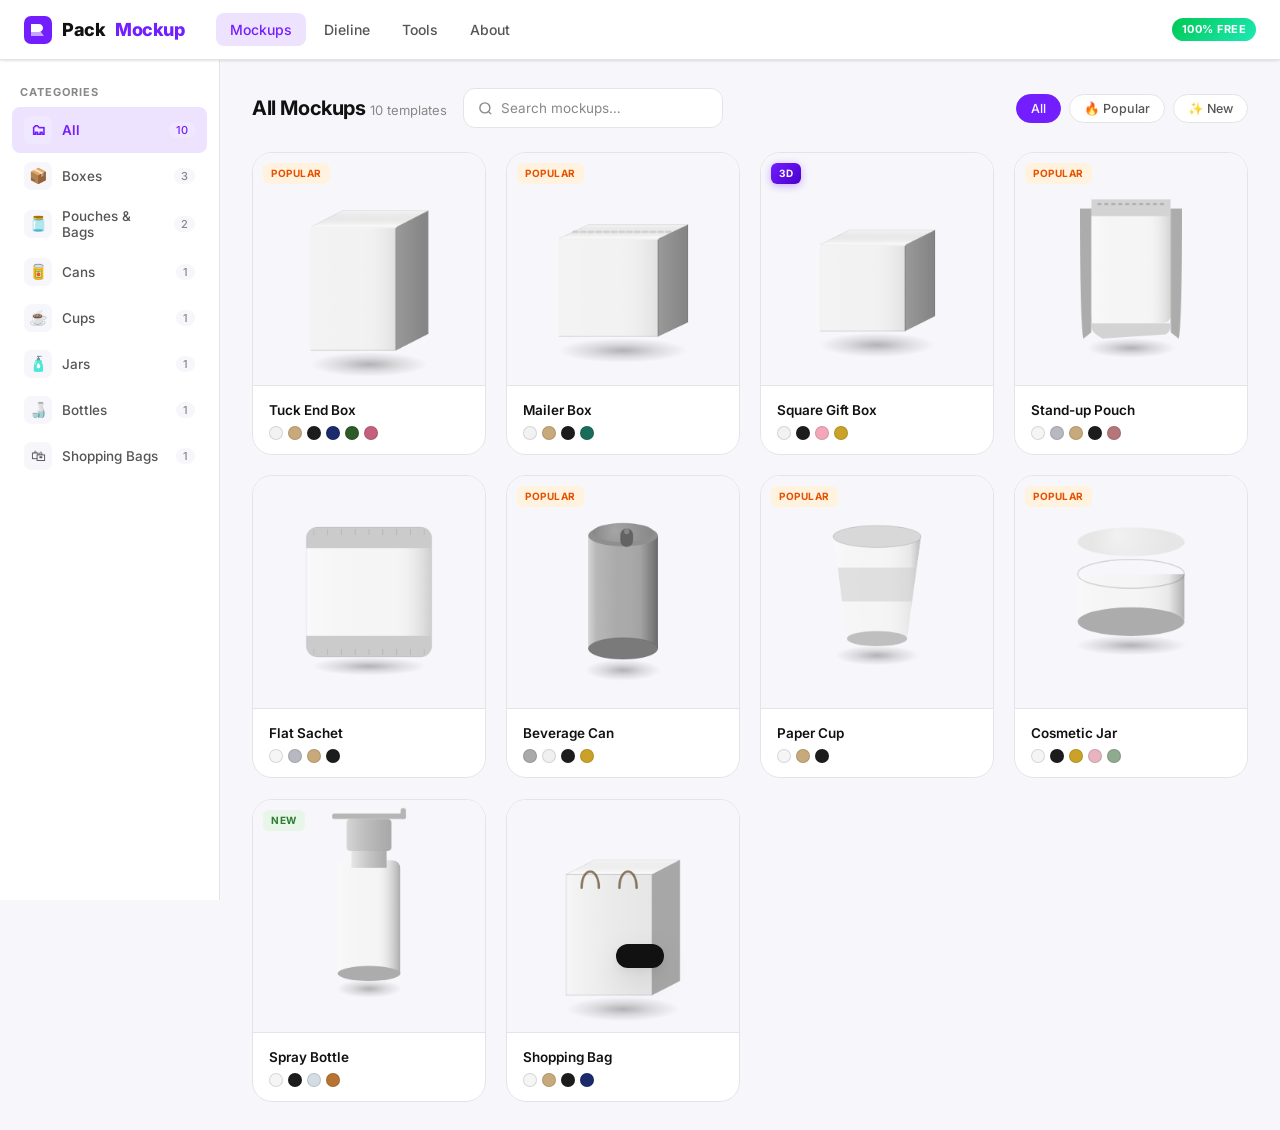
==== index.html @ 0584caa8 "Initial commit: Add PackMockup UI and Dieline engine" ====
<!DOCTYPE html>
<html lang="id">
<head>
  <meta charset="UTF-8" />
  <meta name="viewport" content="width=device-width, initial-scale=1.0" />
  <title>PackMockup — Free Packaging Mockup Generator</title>
  <meta name="description" content="Generate beautiful packaging mockups for free. Rotate 3D boxes, apply designs to all sides. No payment, no watermark." />
  <link rel="stylesheet" href="css/style.css" />
  <link rel="preconnect" href="https://fonts.googleapis.com" />
  <link rel="preconnect" href="https://fonts.gstatic.com" crossorigin />
</head>
<body>

<!-- ─── HEADER ─────────────────────────────────────────────── -->
<header class="header">
  <div class="logo">
    <svg width="28" height="28" viewBox="0 0 28 28" fill="none">
      <rect width="28" height="28" rx="7" fill="#731EFF"/>
      <path d="M7 8h8c2.2 0 4 1.8 4 4s-1.8 4-4 4H7V8z" fill="white"/>
      <path d="M7 16h10l3 4H7v-4z" fill="rgba(255,255,255,0.6)"/>
    </svg>
    Pack<span>Mockup</span>
  </div>
  <nav class="header-nav">
    <a href="index.html" class="active">Mockups</a>
    <a href="dieline.html">Dieline</a>
    <a href="#">Tools</a>
    <a href="#">About</a>
  </nav>
  <div class="header-right">
    <span class="badge-free">100% Free</span>
  </div>
</header>

<!-- ─── GALLERY PAGE ──────────────────────────────────────── -->
<div id="gallery-page">
  <div class="layout">
    <aside class="sidebar">
      <div class="sidebar-label">Categories</div>
      <div id="sidebar-cats"></div>
    </aside>
    <main class="main">
      <div class="toolbar">
        <div>
          <span id="toolbar-title" class="toolbar-title">All Mockups</span>
          <span id="toolbar-count" class="toolbar-count"></span>
        </div>
        <div class="search-box">
          <svg width="15" height="15" viewBox="0 0 24 24" fill="none" stroke="currentColor" stroke-width="2.2">
            <circle cx="11" cy="11" r="8"/><path d="m21 21-4.35-4.35"/>
          </svg>
          <input type="text" id="search-input" placeholder="Search mockups…" autocomplete="off" />
        </div>
        <div class="filter-chips">
          <button class="chip" id="filter-all">All</button>
          <button class="chip" id="filter-popular">🔥 Popular</button>
          <button class="chip" id="filter-new">✨ New</button>
        </div>
      </div>
      <div class="mockup-grid" id="mockup-grid"></div>
    </main>
  </div>
</div>

<!-- ─── EDITOR PAGE ───────────────────────────────────────── -->
<div id="editor-page" class="editor-page">
  <div class="editor-layout">

    <!-- Controls Panel -->
    <div class="editor-controls">

      <div class="ctrl-header">
        <div class="ctrl-back" id="ctrl-back">
          <svg width="16" height="16" viewBox="0 0 24 24" fill="none" stroke="currentColor" stroke-width="2.2">
            <path d="m15 18-6-6 6-6"/>
          </svg>
          Back to Gallery
        </div>
        <div id="ctrl-title" class="ctrl-title">Mockup Name</div>
        <div style="display:flex;align-items:center;gap:8px;margin-top:4px;">
          <span id="ctrl-category" class="ctrl-category"></span>
          <span id="badge-3d" class="badge-3d" style="display:none">⬡ 3D</span>
        </div>
      </div>

      <!-- ── Upload / Design ──────────────────────────── -->
      <div class="ctrl-section">
        <div class="ctrl-section-label" id="upload-label">Your Design</div>
        <label class="upload-btn" id="upload-btn">
          <svg width="20" height="20" viewBox="0 0 24 24" fill="none" stroke="currentColor" stroke-width="2">
            <path d="M21 15v4a2 2 0 0 1-2 2H5a2 2 0 0 1-2-2v-4"/>
            <polyline points="17 8 12 3 7 8"/>
            <line x1="12" y1="3" x2="12" y2="15"/>
          </svg>
          Upload Image
        </label>
        <p class="upload-hint" id="upload-hint">PNG, JPG, SVG · Drag onto preview</p>
        <div class="uploaded-preview" id="uploaded-preview">
          <img id="uploaded-img" src="" alt="Design" />
          <div class="uploaded-preview-remove" id="uploaded-remove" title="Remove">✕</div>
        </div>
        <button class="upload-btn upload-btn-small" id="upload-btn-small" style="display:none">Change Image</button>
      </div>
      <input type="file" id="file-input" accept="image/*" style="display:none" />

      <!-- ── Face Selector (3D boxes only) ────────────── -->
      <div class="ctrl-section" id="face-selector-section" style="display:none">
        <div class="ctrl-section-label">Apply to Face</div>
        <div class="face-grid" id="face-grid"></div>
        <p class="face-hint">Upload a different design for each face</p>
      </div>

      <!-- ── Color Variants ───────────────────────────── -->
      <div class="ctrl-section">
        <div class="ctrl-section-label">Mockup Color</div>
        <div class="variants-grid" id="variants-grid"></div>
      </div>

      <!-- ── Image Adjustments (2D mode) ─────────────── -->
      <div class="ctrl-section" id="adjustments-section">
        <div class="ctrl-section-label">Image Adjustments</div>
        <div class="slider-row">
          <span class="slider-label">Scale</span>
          <input type="range" class="slider" id="slider-scale" min="30" max="200" value="100" step="1" />
          <span class="slider-value" id="val-scale">100%</span>
        </div>
        <div class="slider-row">
          <span class="slider-label">Offset X</span>
          <input type="range" class="slider" id="slider-ox" min="-100" max="100" value="0" step="1" />
          <span class="slider-value" id="val-ox">0</span>
        </div>
        <div class="slider-row">
          <span class="slider-label">Offset Y</span>
          <input type="range" class="slider" id="slider-oy" min="-100" max="100" value="0" step="1" />
          <span class="slider-value" id="val-oy">0</span>
        </div>
        <div class="slider-row">
          <span class="slider-label">Rotation</span>
          <input type="range" class="slider" id="slider-rot" min="-180" max="180" value="0" step="1" />
          <span class="slider-value" id="val-rot">0°</span>
        </div>
        <div class="slider-row">
          <span class="slider-label">Opacity</span>
          <input type="range" class="slider" id="slider-opacity" min="10" max="100" value="100" step="1" />
          <span class="slider-value" id="val-opacity">100%</span>
        </div>
      </div>

      <!-- ── 3D View Controls (3D mode only) ─────────── -->
      <div class="ctrl-section" id="view3d-section" style="display:none">
        <div class="ctrl-section-label">3D Controls</div>
        <div class="view3d-btns">
          <button class="view3d-btn active" id="btn-auto-rotate">
            <svg width="14" height="14" viewBox="0 0 24 24" fill="none" stroke="currentColor" stroke-width="2.2">
              <path d="M3 12a9 9 0 0 1 9-9 9.75 9.75 0 0 1 6.74 2.74L21 8"/><path d="M21 3v5h-5"/>
              <path d="M21 12a9 9 0 0 1-9 9 9.75 9.75 0 0 1-6.74-2.74L3 16"/><path d="M8 16H3v5"/>
            </svg>
            Auto Rotate
          </button>
          <button class="view3d-btn" id="btn-reset-view">
            <svg width="14" height="14" viewBox="0 0 24 24" fill="none" stroke="currentColor" stroke-width="2.2">
              <path d="m3 9 9-7 9 7v11a2 2 0 0 1-2 2H5a2 2 0 0 1-2-2z"/>
            </svg>
            Reset View
          </button>
        </div>
        <p class="view3d-hint">🖱 Drag to rotate · Scroll to zoom · Two-finger pan</p>
      </div>

      <!-- ── Background ──────────────────────────────── -->
      <div class="ctrl-section">
        <div class="ctrl-section-label">Background</div>
        <div class="bg-options">
          <button class="bg-btn white active" id="bg-white" title="White"></button>
          <button class="bg-btn light"  id="bg-light" title="Light Gray"></button>
          <button class="bg-btn dark"   id="bg-dark"  title="Dark"></button>
          <button class="bg-btn custom" id="bg-custom" title="Custom Color"></button>
        </div>
        <input type="color" id="bg-color-input" class="bg-color-input" value="#ffffff" />
      </div>

      <!-- ── Export ───────────────────────────────────── -->
      <div class="export-section">
        <select id="resolution-sel" class="resolution-select">
          <option value="1000">1000 × 1000 px</option>
          <option value="2000" selected>2000 × 2000 px (Recommended)</option>
          <option value="3000">3000 × 3000 px (High-res)</option>
          <option value="4000">4000 × 4000 px (Print)</option>
        </select>
        <button class="export-btn" id="export-btn">
          <svg width="18" height="18" viewBox="0 0 24 24" fill="none" stroke="currentColor" stroke-width="2.2">
            <path d="M21 15v4a2 2 0 0 1-2 2H5a2 2 0 0 1-2-2v-4"/>
            <polyline points="7 10 12 15 17 10"/>
            <line x1="12" y1="15" x2="12" y2="3"/>
          </svg>
          Export PNG — FREE
        </button>
        <p class="export-free-tag">✓ No watermark &nbsp;·&nbsp; ✓ No account &nbsp;·&nbsp; ✓ Free forever</p>
      </div>

    </div><!-- /editor-controls -->

    <!-- Canvas / 3D Preview Area -->
    <div class="editor-canvas-area" id="editor-canvas-area">
      <div class="canvas-bg-dots"></div>
      <div class="canvas-wrapper" id="canvas-wrapper">
        <!-- 2D canvas (non-box mockups) -->
        <canvas id="preview-canvas" width="600" height="600"></canvas>

        <!-- 3D container (box mockups) — inserted by JS -->
        <div id="viewer3d-wrap" style="display:none; width:min(500px, calc(100vw - 560px - 80px)); height:min(500px, calc(100vw - 560px - 80px)); position:relative;"></div>

        <div class="canvas-badge">
          <svg width="14" height="14" viewBox="0 0 24 24" fill="none" stroke="currentColor" stroke-width="2">
            <path d="M12 2L2 7l10 5 10-5-10-5zM2 17l10 5 10-5M2 12l10 5 10-5"/>
          </svg>
          <span id="canvas-mockup-id">Mockup</span>
          <span id="canvas-hint"> &nbsp;·&nbsp; Drag image here to upload</span>
        </div>
      </div>
    </div>

  </div>
</div>

<!-- ─── TOAST ─────────────────────────────────────────────── -->
<div class="toast" id="toast"></div>

<!-- ─── SCRIPTS ───────────────────────────────────────────── -->
<!-- Three.js r128 (UMD, no modules needed) -->
<script src="https://cdn.jsdelivr.net/npm/three@0.128.0/build/three.min.js"></script>
<!-- OrbitControls for r128 (attaches as THREE.OrbitControls) -->
<script src="https://cdn.jsdelivr.net/npm/three@0.128.0/examples/js/controls/OrbitControls.js"></script>

<script src="js/data.js"></script>
<script src="js/renderer.js"></script>
<script src="js/viewer3d.js"></script>
<script src="js/app.js"></script>

<script>
  /* Toggle upload-btn / upload-btn-small visibility */
  document.addEventListener('DOMContentLoaded', () => {
    const obs = new MutationObserver(() => {
      const has = document.getElementById('uploaded-preview').classList.contains('has-image');
      const btn = document.getElementById('upload-btn');
      const small = document.getElementById('upload-btn-small');
      if (btn)   btn.style.display   = has ? 'none' : '';
      if (small) small.style.display = has ? 'flex' : 'none';
    });
    obs.observe(document.getElementById('uploaded-preview'), { attributes: true, attributeFilter: ['class'] });
  });
</script>
</body>
</html>
---- css/style.css ----
/* ─── PackMockup — Packaging Mockup Generator ───────────────── */
@import url('https://fonts.googleapis.com/css2?family=Inter:wght@300;400;500;600;700;800&display=swap');

/* ─── CSS Variables ────────────────────────────────────────── */
:root {
  --primary: #731eff;
  --primary-dark: #5a17cc;
  --primary-light: #efe8ff;
  --primary-alpha: rgba(115, 30, 255, 0.12);
  --text-primary: #111111;
  --text-secondary: #555555;
  --text-muted: #888888;
  --bg: #f7f7fb;
  --surface: #ffffff;
  --border: #e4e4e8;
  --border-hover: #c8c8d0;
  --shadow-sm: 0 1px 3px rgba(0,0,0,0.07), 0 1px 2px rgba(0,0,0,0.05);
  --shadow-md: 0 4px 12px rgba(0,0,0,0.08), 0 2px 4px rgba(0,0,0,0.04);
  --shadow-lg: 0 12px 32px rgba(0,0,0,0.1), 0 4px 12px rgba(0,0,0,0.06);
  --radius-sm: 8px;
  --radius-md: 12px;
  --radius-lg: 16px;
  --radius-xl: 20px;
  --header-h: 60px;
  --sidebar-w: 220px;
  --transition: 0.18s cubic-bezier(0.4, 0, 0.2, 1);
}

/* ─── Reset & Base ──────────────────────────────────────────── */
*, *::before, *::after { box-sizing: border-box; margin: 0; padding: 0; }
html { scroll-behavior: smooth; }
body {
  font-family: 'Inter', -apple-system, BlinkMacSystemFont, sans-serif;
  background: var(--bg);
  color: var(--text-primary);
  font-size: 14px;
  line-height: 1.5;
  -webkit-font-smoothing: antialiased;
  overflow-x: hidden;
}
img, canvas { display: block; }
button { cursor: pointer; border: none; background: none; font-family: inherit; }
input, select { font-family: inherit; }
a { color: inherit; text-decoration: none; }

/* ─── Header ────────────────────────────────────────────────── */
.header {
  position: fixed;
  top: 0; left: 0; right: 0;
  height: var(--header-h);
  background: var(--surface);
  border-bottom: 1px solid var(--border);
  display: flex;
  align-items: center;
  padding: 0 24px;
  gap: 32px;
  z-index: 1000;
  box-shadow: var(--shadow-sm);
}

.logo {
  display: flex;
  align-items: center;
  gap: 10px;
  font-size: 18px;
  font-weight: 800;
  letter-spacing: -0.5px;
  color: var(--text-primary);
  white-space: nowrap;
}
.logo svg { flex-shrink: 0; }
.logo span { color: var(--primary); }

.header-nav {
  display: flex;
  align-items: center;
  gap: 4px;
  flex: 1;
}
.header-nav a {
  padding: 6px 14px;
  border-radius: var(--radius-sm);
  font-size: 14px;
  font-weight: 500;
  color: var(--text-secondary);
  transition: color var(--transition), background var(--transition);
}
.header-nav a:hover { color: var(--text-primary); background: var(--bg); }
.header-nav a.active { color: var(--primary); background: var(--primary-alpha); }

.header-right {
  display: flex;
  align-items: center;
  gap: 12px;
  margin-left: auto;
}
.badge-free {
  font-size: 11px;
  font-weight: 700;
  background: linear-gradient(135deg, #00c853, #1de9b6);
  color: white;
  padding: 3px 10px;
  border-radius: 20px;
  letter-spacing: 0.5px;
  text-transform: uppercase;
}

/* ─── Layout ────────────────────────────────────────────────── */
.layout {
  display: flex;
  min-height: 100vh;
  padding-top: var(--header-h);
}

/* ─── Sidebar ───────────────────────────────────────────────── */
.sidebar {
  width: var(--sidebar-w);
  flex-shrink: 0;
  position: fixed;
  top: var(--header-h);
  left: 0;
  bottom: 0;
  background: var(--surface);
  border-right: 1px solid var(--border);
  overflow-y: auto;
  padding: 16px 12px;
  z-index: 100;
}
.sidebar::-webkit-scrollbar { width: 4px; }
.sidebar::-webkit-scrollbar-track { background: transparent; }
.sidebar::-webkit-scrollbar-thumb { background: var(--border); border-radius: 4px; }

.sidebar-label {
  font-size: 11px;
  font-weight: 700;
  text-transform: uppercase;
  letter-spacing: 1px;
  color: var(--text-muted);
  padding: 8px 8px 6px;
}

.cat-btn {
  display: flex;
  align-items: center;
  gap: 10px;
  width: 100%;
  padding: 9px 12px;
  border-radius: var(--radius-sm);
  font-size: 13.5px;
  font-weight: 500;
  color: var(--text-secondary);
  background: none;
  border: none;
  cursor: pointer;
  text-align: left;
  transition: all var(--transition);
}
.cat-btn:hover { background: var(--bg); color: var(--text-primary); }
.cat-btn.active {
  background: var(--primary-alpha);
  color: var(--primary);
  font-weight: 600;
}
.cat-btn .cat-icon {
  width: 28px;
  height: 28px;
  border-radius: 7px;
  background: var(--bg);
  display: flex;
  align-items: center;
  justify-content: center;
  font-size: 15px;
  flex-shrink: 0;
  transition: background var(--transition);
}
.cat-btn.active .cat-icon { background: var(--primary-light); }
.cat-count {
  margin-left: auto;
  font-size: 11px;
  color: var(--text-muted);
  background: var(--bg);
  padding: 1px 7px;
  border-radius: 10px;
  font-weight: 500;
}
.cat-btn.active .cat-count {
  background: var(--primary-light);
  color: var(--primary);
}

/* ─── Main Content ──────────────────────────────────────────── */
.main {
  flex: 1;
  margin-left: var(--sidebar-w);
  padding: 28px 32px;
  min-height: 100vh;
}

/* ─── Gallery Toolbar ───────────────────────────────────────── */
.toolbar {
  display: flex;
  align-items: center;
  gap: 16px;
  margin-bottom: 24px;
}
.toolbar-title {
  font-size: 20px;
  font-weight: 700;
  letter-spacing: -0.4px;
}
.toolbar-count {
  font-size: 13px;
  color: var(--text-muted);
  font-weight: 400;
}
.search-box {
  display: flex;
  align-items: center;
  gap: 8px;
  background: var(--surface);
  border: 1.5px solid var(--border);
  border-radius: var(--radius-md);
  padding: 0 14px;
  height: 40px;
  width: 260px;
  transition: border-color var(--transition), box-shadow var(--transition);
}
.search-box:focus-within {
  border-color: var(--primary);
  box-shadow: 0 0 0 3px var(--primary-alpha);
}
.search-box svg { color: var(--text-muted); flex-shrink: 0; }
.search-box input {
  border: none;
  outline: none;
  background: none;
  font-size: 13.5px;
  color: var(--text-primary);
  flex: 1;
}
.search-box input::placeholder { color: var(--text-muted); }

.filter-chips {
  display: flex;
  gap: 8px;
  margin-left: auto;
}
.chip {
  padding: 6px 14px;
  border-radius: 20px;
  font-size: 12.5px;
  font-weight: 500;
  border: 1.5px solid var(--border);
  background: var(--surface);
  color: var(--text-secondary);
  cursor: pointer;
  transition: all var(--transition);
}
.chip:hover { border-color: var(--primary); color: var(--primary); }
.chip.active {
  background: var(--primary);
  border-color: var(--primary);
  color: white;
}

/* ─── Mockup Grid ───────────────────────────────────────────── */
.mockup-grid {
  display: grid;
  grid-template-columns: repeat(auto-fill, minmax(220px, 1fr));
  gap: 20px;
}

.mockup-card {
  background: var(--surface);
  border: 1.5px solid var(--border);
  border-radius: var(--radius-xl);
  overflow: hidden;
  cursor: pointer;
  transition: all var(--transition);
  position: relative;
}
.mockup-card:hover {
  border-color: var(--primary);
  box-shadow: var(--shadow-md), 0 0 0 1px var(--primary);
  transform: translateY(-2px);
}

.card-thumb {
  aspect-ratio: 1;
  background: var(--bg);
  display: flex;
  align-items: center;
  justify-content: center;
  position: relative;
  overflow: hidden;
}
.card-thumb canvas {
  width: 100%;
  height: 100%;
  object-fit: contain;
}
.card-badge {
  position: absolute;
  top: 10px;
  left: 10px;
  font-size: 10px;
  font-weight: 700;
  padding: 3px 8px;
  border-radius: 6px;
  text-transform: uppercase;
  letter-spacing: 0.5px;
}
.card-badge.popular { background: #fff3e0; color: #e65100; }
.card-badge.new { background: #e8f5e9; color: #2e7d32; }

.card-hover-overlay {
  position: absolute;
  inset: 0;
  background: rgba(115, 30, 255, 0.06);
  opacity: 0;
  transition: opacity var(--transition);
  display: flex;
  align-items: center;
  justify-content: center;
}
.mockup-card:hover .card-hover-overlay { opacity: 1; }
.card-hover-btn {
  background: var(--primary);
  color: white;
  font-size: 13px;
  font-weight: 600;
  padding: 10px 22px;
  border-radius: var(--radius-md);
  box-shadow: var(--shadow-md);
  transform: translateY(6px);
  transition: transform var(--transition);
}
.mockup-card:hover .card-hover-btn { transform: translateY(0); }

.card-info {
  padding: 14px 16px;
  border-top: 1px solid var(--border);
}
.card-name {
  font-size: 13.5px;
  font-weight: 600;
  color: var(--text-primary);
  margin-bottom: 6px;
}
.card-variants {
  display: flex;
  gap: 5px;
  flex-wrap: wrap;
}
.color-dot {
  width: 14px;
  height: 14px;
  border-radius: 50%;
  border: 1.5px solid rgba(0,0,0,0.12);
  transition: transform var(--transition);
  cursor: pointer;
}
.color-dot:hover { transform: scale(1.25); }

/* ─── Editor Page ───────────────────────────────────────────── */
.editor-page {
  display: none;
  position: fixed;
  inset: 0;
  padding-top: var(--header-h);
  background: var(--bg);
  z-index: 500;
  overflow: hidden;
}
.editor-page.open { display: flex; }

.editor-layout {
  display: flex;
  height: 100%;
  width: 100%;
}

/* ─── Editor Controls ───────────────────────────────────────── */
.editor-controls {
  width: 280px;
  flex-shrink: 0;
  background: var(--surface);
  border-right: 1px solid var(--border);
  display: flex;
  flex-direction: column;
  overflow-y: auto;
}
.editor-controls::-webkit-scrollbar { width: 4px; }
.editor-controls::-webkit-scrollbar-thumb { background: var(--border); border-radius: 4px; }

.ctrl-header {
  padding: 20px 20px 14px;
  border-bottom: 1px solid var(--border);
}
.ctrl-back {
  display: inline-flex;
  align-items: center;
  gap: 6px;
  font-size: 13px;
  color: var(--text-secondary);
  font-weight: 500;
  margin-bottom: 12px;
  padding: 4px 0;
  cursor: pointer;
  transition: color var(--transition);
}
.ctrl-back:hover { color: var(--primary); }
.ctrl-title {
  font-size: 17px;
  font-weight: 700;
  letter-spacing: -0.3px;
}
.ctrl-category {
  font-size: 12px;
  color: var(--text-muted);
  margin-top: 2px;
  font-weight: 500;
  text-transform: capitalize;
}

.ctrl-section {
  padding: 16px 20px;
  border-bottom: 1px solid var(--border);
}
.ctrl-section-label {
  font-size: 11px;
  font-weight: 700;
  text-transform: uppercase;
  letter-spacing: 0.8px;
  color: var(--text-muted);
  margin-bottom: 12px;
}

/* Upload button */
.upload-btn {
  display: flex;
  align-items: center;
  justify-content: center;
  gap: 10px;
  width: 100%;
  padding: 14px;
  border: 2px dashed var(--border);
  border-radius: var(--radius-md);
  font-size: 14px;
  font-weight: 600;
  color: var(--text-secondary);
  background: var(--bg);
  cursor: pointer;
  transition: all var(--transition);
}
.upload-btn:hover {
  border-color: var(--primary);
  color: var(--primary);
  background: var(--primary-alpha);
}
.upload-hint {
  font-size: 11.5px;
  color: var(--text-muted);
  text-align: center;
  margin-top: 8px;
}

/* Uploaded image preview */
.uploaded-preview {
  display: none;
  position: relative;
  border-radius: var(--radius-md);
  overflow: hidden;
  aspect-ratio: 16/9;
  background: var(--bg);
}
.uploaded-preview.has-image { display: block; }
.uploaded-preview img {
  width: 100%;
  height: 100%;
  object-fit: cover;
}
.uploaded-preview-remove {
  position: absolute;
  top: 6px;
  right: 6px;
  width: 24px;
  height: 24px;
  background: rgba(0,0,0,0.6);
  color: white;
  border-radius: 50%;
  display: flex;
  align-items: center;
  justify-content: center;
  cursor: pointer;
  font-size: 12px;
  line-height: 1;
}
.upload-btn-small {
  margin-top: 8px;
  font-size: 12px;
  padding: 8px;
}

/* Color variants */
.variants-grid {
  display: grid;
  grid-template-columns: repeat(auto-fill, minmax(36px, 1fr));
  gap: 8px;
}
.variant-btn {
  width: 36px;
  height: 36px;
  border-radius: 50%;
  border: 2px solid transparent;
  cursor: pointer;
  transition: all var(--transition);
  position: relative;
  outline: none;
}
.variant-btn:hover { transform: scale(1.12); }
.variant-btn.active {
  border-color: var(--primary);
  box-shadow: 0 0 0 3px var(--primary-alpha);
}
.variant-btn::after {
  content: '✓';
  position: absolute;
  inset: 0;
  display: flex;
  align-items: center;
  justify-content: center;
  font-size: 14px;
  color: white;
  text-shadow: 0 1px 2px rgba(0,0,0,0.5);
  opacity: 0;
  transition: opacity var(--transition);
}
.variant-btn.active::after { opacity: 1; }

/* Sliders */
.slider-row {
  display: flex;
  align-items: center;
  gap: 12px;
  margin-bottom: 12px;
}
.slider-label {
  font-size: 12.5px;
  color: var(--text-secondary);
  font-weight: 500;
  width: 72px;
  flex-shrink: 0;
}
.slider {
  flex: 1;
  -webkit-appearance: none;
  appearance: none;
  height: 4px;
  border-radius: 2px;
  background: var(--border);
  outline: none;
}
.slider::-webkit-slider-thumb {
  -webkit-appearance: none;
  width: 16px;
  height: 16px;
  border-radius: 50%;
  background: var(--primary);
  border: 2px solid white;
  box-shadow: 0 1px 4px rgba(115,30,255,0.4);
  cursor: pointer;
  transition: transform var(--transition);
}
.slider::-webkit-slider-thumb:hover { transform: scale(1.2); }
.slider-value {
  font-size: 12px;
  color: var(--text-muted);
  font-weight: 600;
  width: 36px;
  text-align: right;
  flex-shrink: 0;
}

/* Background selector */
.bg-options {
  display: flex;
  gap: 8px;
}
.bg-btn {
  width: 36px;
  height: 36px;
  border-radius: var(--radius-sm);
  border: 2px solid var(--border);
  cursor: pointer;
  transition: all var(--transition);
  display: flex;
  align-items: center;
  justify-content: center;
  font-size: 10px;
  font-weight: 600;
  color: var(--text-muted);
}
.bg-btn.white { background: #ffffff; }
.bg-btn.light { background: #f5f5f5; }
.bg-btn.dark  { background: #1a1a1a; }
.bg-btn.custom { background: linear-gradient(135deg, #ff6b6b, #ffd93d, #6bcb77, #4d96ff); border: none; }
.bg-btn:hover, .bg-btn.active { border-color: var(--primary); box-shadow: 0 0 0 2px var(--primary-alpha); }
.bg-color-input { width: 0; height: 0; opacity: 0; position: absolute; }

/* ─── Export Section ─────────────────────────────────────────── */
.export-section {
  padding: 20px;
  margin-top: auto;
  border-top: 1px solid var(--border);
  background: var(--surface);
}
.resolution-select {
  width: 100%;
  padding: 10px 14px;
  border: 1.5px solid var(--border);
  border-radius: var(--radius-md);
  font-size: 13px;
  font-weight: 500;
  color: var(--text-primary);
  background: var(--bg);
  margin-bottom: 12px;
  outline: none;
  cursor: pointer;
  transition: border-color var(--transition);
  appearance: none;
  background-image: url("data:image/svg+xml,%3Csvg xmlns='http://www.w3.org/2000/svg' width='12' height='12' viewBox='0 0 24 24' fill='none' stroke='%23888' stroke-width='2'%3E%3Cpath d='m6 9 6 6 6-6'/%3E%3C/svg%3E");
  background-repeat: no-repeat;
  background-position: right 12px center;
  padding-right: 36px;
}
.resolution-select:focus { border-color: var(--primary); }

.export-btn {
  display: flex;
  align-items: center;
  justify-content: center;
  gap: 10px;
  width: 100%;
  padding: 14px;
  background: var(--primary);
  color: white;
  font-size: 15px;
  font-weight: 700;
  border-radius: var(--radius-md);
  cursor: pointer;
  border: none;
  transition: all var(--transition);
  letter-spacing: -0.2px;
  box-shadow: 0 4px 14px rgba(115, 30, 255, 0.35);
}
.export-btn:hover {
  background: var(--primary-dark);
  transform: translateY(-1px);
  box-shadow: 0 6px 20px rgba(115, 30, 255, 0.45);
}
.export-btn:active { transform: translateY(0); }
.export-free-tag {
  font-size: 11px;
  color: rgba(255,255,255,0.8);
  text-align: center;
  margin-top: 8px;
  font-weight: 500;
}

/* ─── Editor Canvas Area ────────────────────────────────────── */
.editor-canvas-area {
  flex: 1;
  display: flex;
  align-items: center;
  justify-content: center;
  background: var(--bg);
  position: relative;
  overflow: hidden;
}

.canvas-bg-dots {
  position: absolute;
  inset: 0;
  background-image: radial-gradient(circle, #d0d0d8 1px, transparent 1px);
  background-size: 24px 24px;
  opacity: 0.45;
  pointer-events: none;
}

.canvas-wrapper {
  position: relative;
  display: flex;
  flex-direction: column;
  align-items: center;
  gap: 16px;
}

#preview-canvas {
  border-radius: var(--radius-xl);
  box-shadow: var(--shadow-lg);
  max-width: 500px;
  max-height: 500px;
  width: min(500px, calc(100vw - var(--sidebar-w) - 280px - 80px));
  height: min(500px, calc(100vw - var(--sidebar-w) - 280px - 80px));
}

.canvas-badge {
  display: inline-flex;
  align-items: center;
  gap: 6px;
  padding: 6px 14px;
  background: var(--surface);
  border: 1px solid var(--border);
  border-radius: 20px;
  font-size: 12px;
  font-weight: 600;
  color: var(--text-secondary);
  box-shadow: var(--shadow-sm);
}
.canvas-badge span { color: var(--primary); }

/* ─── Toast ──────────────────────────────────────────────────── */
.toast {
  position: fixed;
  bottom: 32px;
  left: 50%;
  transform: translateX(-50%) translateY(100px);
  background: #111;
  color: white;
  padding: 12px 24px;
  border-radius: var(--radius-md);
  font-size: 14px;
  font-weight: 600;
  box-shadow: var(--shadow-lg);
  z-index: 9999;
  transition: transform 0.3s cubic-bezier(0.34, 1.56, 0.64, 1);
  display: flex;
  align-items: center;
  gap: 10px;
}
.toast.show { transform: translateX(-50%) translateY(0); }
.toast.success { background: #1a7a3a; }
.toast.error   { background: #c0392b; }

/* ─── Loading ─────────────────────────────────────────────────── */
.loading-spinner {
  width: 20px;
  height: 20px;
  border: 2px solid rgba(255,255,255,0.3);
  border-top-color: white;
  border-radius: 50%;
  animation: spin 0.7s linear infinite;
}
@keyframes spin { to { transform: rotate(360deg); } }

/* ─── Empty state ────────────────────────────────────────────── */
.empty-state {
  grid-column: 1/-1;
  text-align: center;
  padding: 80px 40px;
  color: var(--text-muted);
}
.empty-state-icon { font-size: 48px; margin-bottom: 16px; }
.empty-state-title { font-size: 18px; font-weight: 600; color: var(--text-secondary); margin-bottom: 8px; }

/* ─── Responsive ─────────────────────────────────────────────── */
@media (max-width: 900px) {
  .sidebar { display: none; }
  .main { margin-left: 0; padding: 20px 16px; }
  #preview-canvas { width: min(420px, calc(100vw - 280px - 60px)); height: min(420px, calc(100vw - 280px - 60px)); }
}
@media (max-width: 640px) {
  .editor-controls { width: 240px; }
  .mockup-grid { grid-template-columns: repeat(auto-fill, minmax(160px, 1fr)); gap: 12px; }
}

/* ─── Card animation ─────────────────────────────────────────── */
.mockup-card {
  animation: cardIn 0.35s cubic-bezier(0.4, 0, 0.2, 1) both;
}
@keyframes cardIn {
  from { opacity: 0; transform: translateY(16px) scale(0.97); }
  to   { opacity: 1; transform: translateY(0) scale(1); }
}

/* ─── Scrollbar (main) ────────────────────────────────────────── */
::-webkit-scrollbar { width: 6px; }
::-webkit-scrollbar-track { background: transparent; }
::-webkit-scrollbar-thumb { background: var(--border); border-radius: 3px; }
::-webkit-scrollbar-thumb:hover { background: var(--border-hover); }

/* ─── 3D Badge (editor header) ──────────────────────────────── */
.badge-3d {
  display: inline-flex;
  align-items: center;
  gap: 4px;
  font-size: 10.5px;
  font-weight: 700;
  letter-spacing: 0.5px;
  text-transform: uppercase;
  color: var(--primary);
  background: var(--primary-alpha);
  border: 1px solid rgba(115,30,255,0.25);
  padding: 2px 9px;
  border-radius: 20px;
}

/* ─── Card badge 3D ──────────────────────────────────────────── */
.card-badge.is3d {
  background: linear-gradient(135deg, #731EFF, #4a00cc);
  color: white;
  box-shadow: 0 2px 8px rgba(115,30,255,0.35);
}

/* ─── Face Selector Grid ──────────────────────────────────── */
.face-grid {
  display: grid;
  grid-template-columns: 1fr 1fr;
  gap: 6px;
  margin-bottom: 6px;
}

.face-btn {
  display: flex;
  align-items: center;
  justify-content: space-between;
  gap: 6px;
  padding: 7px 11px;
  border: 1.5px solid var(--border);
  border-radius: var(--radius-sm);
  background: var(--surface);
  font-size: 12px;
  font-weight: 500;
  color: var(--text-secondary);
  cursor: pointer;
  transition: all var(--transition);
  text-align: left;
}

.face-btn:hover {
  border-color: var(--primary);
  color: var(--primary);
  background: var(--primary-alpha);
}

.face-btn.active {
  border-color: var(--primary);
  background: var(--primary-alpha);
  color: var(--primary);
  font-weight: 600;
}

.face-btn-label { flex: 1; }

.face-dot {
  width: 7px;
  height: 7px;
  border-radius: 50%;
  background: #22c55e;
  flex-shrink: 0;
  box-shadow: 0 0 0 2px rgba(34,197,94,0.25);
}

.face-hint {
  font-size: 11px;
  color: var(--text-muted);
  margin-top: 4px;
  line-height: 1.4;
}

/* ─── 3D View Controls ────────────────────────────────────── */
.view3d-btns {
  display: flex;
  gap: 8px;
  margin-bottom: 8px;
}

.view3d-btn {
  flex: 1;
  display: flex;
  align-items: center;
  justify-content: center;
  gap: 6px;
  padding: 8px 10px;
  border: 1.5px solid var(--border);
  border-radius: var(--radius-sm);
  font-size: 12px;
  font-weight: 500;
  color: var(--text-secondary);
  background: var(--surface);
  cursor: pointer;
  transition: all var(--transition);
}

.view3d-btn:hover {
  border-color: var(--primary);
  color: var(--primary);
}

.view3d-btn.active {
  background: var(--primary);
  border-color: var(--primary);
  color: #fff;
}

.view3d-hint {
  font-size: 11px;
  color: var(--text-muted);
  text-align: center;
  line-height: 1.5;
}

/* ─── 3D Canvas Wrapper ───────────────────────────────────── */
#viewer3d-wrap {
  min-width: 300px;
  min-height: 300px;
  position: relative;
  cursor: grab;
}

#viewer3d-wrap:active { cursor: grabbing; }
#viewer3d-wrap canvas { border-radius: 20px !important; }
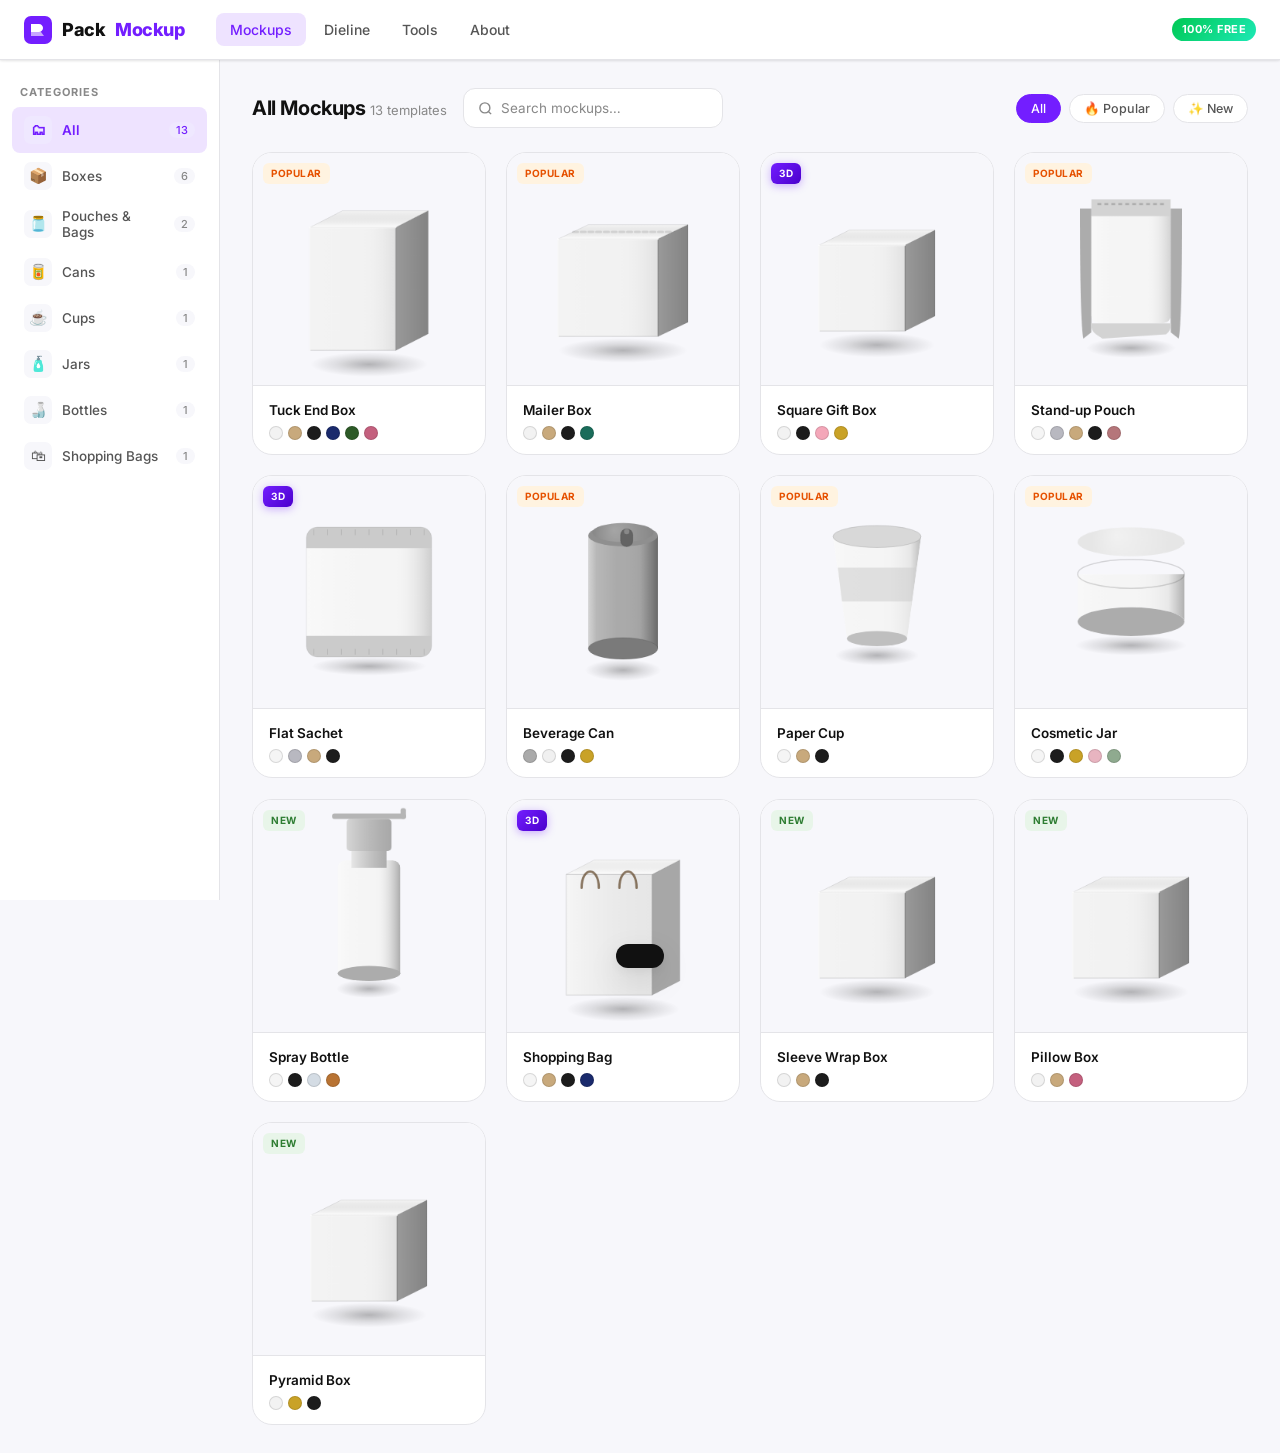
==== commit 504a5b39: "feat: Overhaul packaging studio with 13 procedural 3D models, fold animation, PBR finishes, and GLB " ====
--- a/index.html
+++ b/index.html
@@ -79,123 +79,198 @@
         <div id="ctrl-title" class="ctrl-title">Mockup Name</div>
         <div style="display:flex;align-items:center;gap:8px;margin-top:4px;">
           <span id="ctrl-category" class="ctrl-category"></span>
-          <span id="badge-3d" class="badge-3d" style="display:none">⬡ 3D</span>
-        </div>
-      </div>
-
-      <!-- ── Upload / Design ──────────────────────────── -->
-      <div class="ctrl-section">
-        <div class="ctrl-section-label" id="upload-label">Your Design</div>
-        <label class="upload-btn" id="upload-btn">
-          <svg width="20" height="20" viewBox="0 0 24 24" fill="none" stroke="currentColor" stroke-width="2">
-            <path d="M21 15v4a2 2 0 0 1-2 2H5a2 2 0 0 1-2-2v-4"/>
-            <polyline points="17 8 12 3 7 8"/>
-            <line x1="12" y1="3" x2="12" y2="15"/>
-          </svg>
-          Upload Image
-        </label>
-        <p class="upload-hint" id="upload-hint">PNG, JPG, SVG · Drag onto preview</p>
-        <div class="uploaded-preview" id="uploaded-preview">
-          <img id="uploaded-img" src="" alt="Design" />
-          <div class="uploaded-preview-remove" id="uploaded-remove" title="Remove">✕</div>
-        </div>
-        <button class="upload-btn upload-btn-small" id="upload-btn-small" style="display:none">Change Image</button>
-      </div>
-      <input type="file" id="file-input" accept="image/*" style="display:none" />
-
-      <!-- ── Face Selector (3D boxes only) ────────────── -->
-      <div class="ctrl-section" id="face-selector-section" style="display:none">
-        <div class="ctrl-section-label">Apply to Face</div>
-        <div class="face-grid" id="face-grid"></div>
-        <p class="face-hint">Upload a different design for each face</p>
-      </div>
-
-      <!-- ── Color Variants ───────────────────────────── -->
-      <div class="ctrl-section">
-        <div class="ctrl-section-label">Mockup Color</div>
-        <div class="variants-grid" id="variants-grid"></div>
-      </div>
-
-      <!-- ── Image Adjustments (2D mode) ─────────────── -->
-      <div class="ctrl-section" id="adjustments-section">
-        <div class="ctrl-section-label">Image Adjustments</div>
-        <div class="slider-row">
-          <span class="slider-label">Scale</span>
-          <input type="range" class="slider" id="slider-scale" min="30" max="200" value="100" step="1" />
-          <span class="slider-value" id="val-scale">100%</span>
-        </div>
-        <div class="slider-row">
-          <span class="slider-label">Offset X</span>
-          <input type="range" class="slider" id="slider-ox" min="-100" max="100" value="0" step="1" />
-          <span class="slider-value" id="val-ox">0</span>
-        </div>
-        <div class="slider-row">
-          <span class="slider-label">Offset Y</span>
-          <input type="range" class="slider" id="slider-oy" min="-100" max="100" value="0" step="1" />
-          <span class="slider-value" id="val-oy">0</span>
-        </div>
-        <div class="slider-row">
-          <span class="slider-label">Rotation</span>
-          <input type="range" class="slider" id="slider-rot" min="-180" max="180" value="0" step="1" />
-          <span class="slider-value" id="val-rot">0°</span>
-        </div>
-        <div class="slider-row">
-          <span class="slider-label">Opacity</span>
-          <input type="range" class="slider" id="slider-opacity" min="10" max="100" value="100" step="1" />
-          <span class="slider-value" id="val-opacity">100%</span>
-        </div>
-      </div>
-
-      <!-- ── 3D View Controls (3D mode only) ─────────── -->
-      <div class="ctrl-section" id="view3d-section" style="display:none">
-        <div class="ctrl-section-label">3D Controls</div>
-        <div class="view3d-btns">
-          <button class="view3d-btn active" id="btn-auto-rotate">
-            <svg width="14" height="14" viewBox="0 0 24 24" fill="none" stroke="currentColor" stroke-width="2.2">
-              <path d="M3 12a9 9 0 0 1 9-9 9.75 9.75 0 0 1 6.74 2.74L21 8"/><path d="M21 3v5h-5"/>
-              <path d="M21 12a9 9 0 0 1-9 9 9.75 9.75 0 0 1-6.74-2.74L3 16"/><path d="M8 16H3v5"/>
+          <span id="badge-3d" class="badge-3d">⬡ 3D Studio</span>
+        </div>
+      </div>
+
+      <!-- ── Studio Navigation Tabs ───────────────────── -->
+      <div class="studio-tabs">
+        <button class="studio-tab-btn active" data-tab="tab-artwork">🎨 Artwork</button>
+        <button class="studio-tab-btn" data-tab="tab-material">✨ Material</button>
+        <button class="studio-tab-btn" data-tab="tab-fold">🎬 Fold</button>
+        <button class="studio-tab-btn" data-tab="tab-scene">💡 Scene</button>
+        <button class="studio-tab-btn" data-tab="tab-export">💾 Export</button>
+      </div>
+
+      <!-- ════ TAB 1: ARTWORK ════ -->
+      <div id="tab-artwork" class="tab-pane">
+        <div class="ctrl-section">
+          <div class="ctrl-section-label" id="upload-label">Your Design</div>
+          <label class="upload-btn" id="upload-btn">
+            <svg width="20" height="20" viewBox="0 0 24 24" fill="none" stroke="currentColor" stroke-width="2">
+              <path d="M21 15v4a2 2 0 0 1-2 2H5a2 2 0 0 1-2-2v-4"/>
+              <polyline points="17 8 12 3 7 8"/>
+              <line x1="12" y1="3" x2="12" y2="15"/>
             </svg>
-            Auto Rotate
+            Upload Artwork
+          </label>
+          <p class="upload-hint" id="upload-hint">PNG, JPG, SVG · Drag onto 3D model</p>
+          <div class="uploaded-preview" id="uploaded-preview">
+            <img id="uploaded-img" src="" alt="Design" />
+            <div class="uploaded-preview-remove" id="uploaded-remove" title="Remove">✕</div>
+          </div>
+          <button class="upload-btn upload-btn-small" id="upload-btn-small" style="display:none">Change Artwork</button>
+        </div>
+        <input type="file" id="file-input" accept="image/*" style="display:none" />
+
+        <!-- Face Selector (for box models) -->
+        <div class="ctrl-section" id="face-selector-section">
+          <div class="ctrl-section-label">Apply to Face</div>
+          <div class="face-grid" id="face-grid"></div>
+          <p class="face-hint">Select a face or apply to whole package</p>
+        </div>
+
+        <!-- Image Adjustments -->
+        <div class="ctrl-section" id="adjustments-section">
+          <div class="ctrl-section-label">Artwork Adjustments</div>
+          <div class="slider-row">
+            <span class="slider-label">Scale</span>
+            <input type="range" class="slider" id="slider-scale" min="30" max="250" value="100" step="1" />
+            <span class="slider-value" id="val-scale">100%</span>
+          </div>
+          <div class="slider-row">
+            <span class="slider-label">Offset X</span>
+            <input type="range" class="slider" id="slider-ox" min="-100" max="100" value="0" step="1" />
+            <span class="slider-value" id="val-ox">0</span>
+          </div>
+          <div class="slider-row">
+            <span class="slider-label">Offset Y</span>
+            <input type="range" class="slider" id="slider-oy" min="-100" max="100" value="0" step="1" />
+            <span class="slider-value" id="val-oy">0</span>
+          </div>
+          <div class="slider-row">
+            <span class="slider-label">Rotation</span>
+            <input type="range" class="slider" id="slider-rot" min="-180" max="180" value="0" step="1" />
+            <span class="slider-value" id="val-rot">0°</span>
+          </div>
+          <div class="slider-row">
+            <span class="slider-label">Opacity</span>
+            <input type="range" class="slider" id="slider-opacity" min="10" max="100" value="100" step="1" />
+            <span class="slider-value" id="val-opacity">100%</span>
+          </div>
+        </div>
+      </div>
+
+      <!-- ════ TAB 2: MATERIAL & FINISH ════ -->
+      <div id="tab-material" class="tab-pane" style="display:none;">
+        <div class="ctrl-section">
+          <div class="ctrl-section-label">Surface Material Finish</div>
+          <div class="finish-grid" id="app-finish-grid">
+            <button class="finish-btn active" data-finish="matte"><span class="finish-preview-dot" style="background:#f2f2f2;"></span>Matte Paper</button>
+            <button class="finish-btn" data-finish="kraft"><span class="finish-preview-dot" style="background:#c8a97c;"></span>Kraft Board</button>
+            <button class="finish-btn" data-finish="glossy"><span class="finish-preview-dot" style="background:#ffffff;box-shadow:inset 0 0 4px #aaa;"></span>Gloss Coated</button>
+            <button class="finish-btn" data-finish="gold-foil"><span class="finish-preview-dot" style="background:#d4af37;"></span>Gold Foil</button>
+            <button class="finish-btn" data-finish="silver-foil"><span class="finish-preview-dot" style="background:#e0e4e8;"></span>Silver Foil</button>
+            <button class="finish-btn" data-finish="rose-gold"><span class="finish-preview-dot" style="background:#b5767a;"></span>Rose Gold</button>
+            <button class="finish-btn" data-finish="soft-touch"><span class="finish-preview-dot" style="background:#2b2b2b;"></span>Soft Touch</button>
+          </div>
+        </div>
+
+        <div class="ctrl-section">
+          <div class="ctrl-section-label">Base Color Palette</div>
+          <div class="variants-grid" id="variants-grid"></div>
+        </div>
+      </div>
+
+      <!-- ════ TAB 3: 3D FOLDING ════ -->
+      <div id="tab-fold" class="tab-pane" style="display:none;">
+        <div class="fold-box">
+          <div class="fold-header">
+            <span class="fold-title">Fold Progress</span>
+            <span class="fold-val" id="app-fold-val">100%</span>
+          </div>
+          <input type="range" class="slider" id="app-fold-slider" min="0" max="100" value="100" style="width:100%;" />
+          <button class="btn-animate-fold" id="app-btn-anim-fold">
+            ▶ Animate Fold / Unfold
           </button>
-          <button class="view3d-btn" id="btn-reset-view">
-            <svg width="14" height="14" viewBox="0 0 24 24" fill="none" stroke="currentColor" stroke-width="2.2">
-              <path d="m3 9 9-7 9 7v11a2 2 0 0 1-2 2H5a2 2 0 0 1-2-2z"/>
+        </div>
+        <p class="view3d-hint" style="text-align:left; margin-top:8px;">
+          Unfold the packaging to see how the flat sheet transforms into the 3D product!
+        </p>
+      </div>
+
+      <!-- ════ TAB 4: SCENE & LIGHTING ════ -->
+      <div id="tab-scene" class="tab-pane" style="display:none;">
+        <div class="ctrl-section">
+          <div class="ctrl-section-label">Camera Angle Presets</div>
+          <div class="camera-grid">
+            <button class="cam-btn" id="cam-hero">Hero (3/4)</button>
+            <button class="cam-btn" id="cam-front">Front</button>
+            <button class="cam-btn" id="cam-side">Side</button>
+            <button class="cam-btn" id="cam-top">Top</button>
+            <button class="cam-btn" id="cam-iso">Isometric</button>
+            <button class="cam-btn" id="cam-unfolded">Flat View</button>
+          </div>
+        </div>
+
+        <div class="ctrl-section">
+          <div class="ctrl-section-label">Turntable Controls</div>
+          <div class="view3d-btns">
+            <button class="view3d-btn" id="btn-auto-rotate">
+              <svg width="14" height="14" viewBox="0 0 24 24" fill="none" stroke="currentColor" stroke-width="2.2">
+                <path d="M3 12a9 9 0 0 1 9-9 9.75 9.75 0 0 1 6.74 2.74L21 8"/><path d="M21 3v5h-5"/>
+                <path d="M21 12a9 9 0 0 1-9 9 9.75 9.75 0 0 1-6.74-2.74L3 16"/><path d="M8 16H3v5"/>
+              </svg>
+              Auto Rotate
+            </button>
+            <button class="view3d-btn" id="btn-reset-view">
+              <svg width="14" height="14" viewBox="0 0 24 24" fill="none" stroke="currentColor" stroke-width="2.2">
+                <path d="m3 9 9-7 9 7v11a2 2 0 0 1-2 2H5a2 2 0 0 1-2-2z"/>
+              </svg>
+              Reset Camera
+            </button>
+          </div>
+          <p class="view3d-hint">🖱 Drag to rotate · Scroll to zoom · Right-click/two-finger pan</p>
+        </div>
+
+        <div class="ctrl-section">
+          <div class="ctrl-section-label">Studio Background</div>
+          <div class="bg-options">
+            <button class="bg-btn white active" id="bg-white" title="White"></button>
+            <button class="bg-btn light"  id="bg-light" title="Light Gray"></button>
+            <button class="bg-btn dark"   id="bg-dark"  title="Dark"></button>
+            <button class="bg-btn custom" id="bg-custom" title="Custom Color"></button>
+          </div>
+          <input type="color" id="bg-color-input" class="bg-color-input" value="#ffffff" />
+        </div>
+      </div>
+
+      <!-- ════ TAB 5: EXPORT STUDIO ════ -->
+      <div id="tab-export" class="tab-pane" style="display:none;">
+        <div class="ctrl-section">
+          <div class="ctrl-section-label">Render Quality & Format</div>
+          <select id="resolution-sel" class="resolution-select" style="margin-bottom:12px;">
+            <option value="1000">1000 × 1000 px (Fast)</option>
+            <option value="2000" selected>2000 × 2000 px (Recommended)</option>
+            <option value="3000">3000 × 3000 px (High-Res Studio)</option>
+            <option value="4000">4000 × 4000 px (Ultra 4K Print)</option>
+          </select>
+
+          <label style="display:flex; align-items:center; gap:8px; font-size:12px; margin-bottom:16px; cursor:pointer;">
+            <input type="checkbox" id="chk-transparent-bg" />
+            Transparent Background
+          </label>
+
+          <button class="export-btn" id="export-btn">
+            <svg width="18" height="18" viewBox="0 0 24 24" fill="none" stroke="currentColor" stroke-width="2.2">
+              <path d="M21 15v4a2 2 0 0 1-2 2H5a2 2 0 0 1-2-2v-4"/>
+              <polyline points="7 10 12 15 17 10"/>
+              <line x1="12" y1="15" x2="12" y2="3"/>
             </svg>
-            Reset View
+            Export High-Res PNG
           </button>
-        </div>
-        <p class="view3d-hint">🖱 Drag to rotate · Scroll to zoom · Two-finger pan</p>
-      </div>
-
-      <!-- ── Background ──────────────────────────────── -->
-      <div class="ctrl-section">
-        <div class="ctrl-section-label">Background</div>
-        <div class="bg-options">
-          <button class="bg-btn white active" id="bg-white" title="White"></button>
-          <button class="bg-btn light"  id="bg-light" title="Light Gray"></button>
-          <button class="bg-btn dark"   id="bg-dark"  title="Dark"></button>
-          <button class="bg-btn custom" id="bg-custom" title="Custom Color"></button>
-        </div>
-        <input type="color" id="bg-color-input" class="bg-color-input" value="#ffffff" />
-      </div>
-
-      <!-- ── Export ───────────────────────────────────── -->
-      <div class="export-section">
-        <select id="resolution-sel" class="resolution-select">
-          <option value="1000">1000 × 1000 px</option>
-          <option value="2000" selected>2000 × 2000 px (Recommended)</option>
-          <option value="3000">3000 × 3000 px (High-res)</option>
-          <option value="4000">4000 × 4000 px (Print)</option>
-        </select>
-        <button class="export-btn" id="export-btn">
-          <svg width="18" height="18" viewBox="0 0 24 24" fill="none" stroke="currentColor" stroke-width="2.2">
-            <path d="M21 15v4a2 2 0 0 1-2 2H5a2 2 0 0 1-2-2v-4"/>
-            <polyline points="7 10 12 15 17 10"/>
-            <line x1="12" y1="15" x2="12" y2="3"/>
-          </svg>
-          Export PNG — FREE
-        </button>
-        <p class="export-free-tag">✓ No watermark &nbsp;·&nbsp; ✓ No account &nbsp;·&nbsp; ✓ Free forever</p>
+
+          <button class="export-btn-glb" id="export-glb-btn">
+            <svg width="18" height="18" viewBox="0 0 24 24" fill="none" stroke="currentColor" stroke-width="2.2">
+              <path d="M21 16V8a2 2 0 0 0-1-1.73l-7-4a2 2 0 0 0-2 0l-7 4A2 2 0 0 0 3 8v8a2 2 0 0 0 1 1.73l7 4a2 2 0 0 0 2 0l7-4A2 2 0 0 0 21 16z"/>
+              <polyline points="3.27 6.96 12 12.01 20.73 6.96"/>
+              <line x1="12" y1="22.08" x2="12" y2="12"/>
+            </svg>
+            Download 3D Model (.GLB)
+          </button>
+
+          <p class="export-free-tag" style="margin-top:14px;">✓ Free Forever · ✓ No Watermark · ✓ Commercial Ready</p>
+        </div>
       </div>
 
     </div><!-- /editor-controls -->
@@ -204,18 +279,18 @@
     <div class="editor-canvas-area" id="editor-canvas-area">
       <div class="canvas-bg-dots"></div>
       <div class="canvas-wrapper" id="canvas-wrapper">
-        <!-- 2D canvas (non-box mockups) -->
-        <canvas id="preview-canvas" width="600" height="600"></canvas>
-
-        <!-- 3D container (box mockups) — inserted by JS -->
-        <div id="viewer3d-wrap" style="display:none; width:min(500px, calc(100vw - 560px - 80px)); height:min(500px, calc(100vw - 560px - 80px)); position:relative;"></div>
+        <!-- 2D canvas (fallback thumbnail) -->
+        <canvas id="preview-canvas" width="600" height="600" style="display:none;"></canvas>
+
+        <!-- 3D container (Real 3D for all packaging) -->
+        <div id="viewer3d-wrap" style="width:min(540px, calc(100vw - 560px - 80px)); height:min(540px, calc(100vw - 560px - 80px)); position:relative;"></div>
 
         <div class="canvas-badge">
           <svg width="14" height="14" viewBox="0 0 24 24" fill="none" stroke="currentColor" stroke-width="2">
             <path d="M12 2L2 7l10 5 10-5-10-5zM2 17l10 5 10-5M2 12l10 5 10-5"/>
           </svg>
           <span id="canvas-mockup-id">Mockup</span>
-          <span id="canvas-hint"> &nbsp;·&nbsp; Drag image here to upload</span>
+          <span id="canvas-hint"> &nbsp;·&nbsp; Drag artwork onto package</span>
         </div>
       </div>
     </div>
@@ -227,12 +302,15 @@
 <div class="toast" id="toast"></div>
 
 <!-- ─── SCRIPTS ───────────────────────────────────────────── -->
-<!-- Three.js r128 (UMD, no modules needed) -->
+<!-- Three.js r128 (UMD) -->
 <script src="https://cdn.jsdelivr.net/npm/three@0.128.0/build/three.min.js"></script>
-<!-- OrbitControls for r128 (attaches as THREE.OrbitControls) -->
+<!-- OrbitControls -->
 <script src="https://cdn.jsdelivr.net/npm/three@0.128.0/examples/js/controls/OrbitControls.js"></script>
+<!-- GLTFExporter for .GLB 3D Download -->
+<script src="https://cdn.jsdelivr.net/npm/three@0.128.0/examples/js/exporters/GLTFExporter.js"></script>
 
 <script src="js/data.js"></script>
+<script src="js/models3d.js"></script>
 <script src="js/renderer.js"></script>
 <script src="js/viewer3d.js"></script>
 <script src="js/app.js"></script>
--- a/css/style.css
+++ b/css/style.css
@@ -921,3 +921,189 @@
 
 #viewer3d-wrap:active { cursor: grabbing; }
 #viewer3d-wrap canvas { border-radius: 20px !important; }
+
+/* ─── Studio Tabs & Advanced 3D Controls ─────────────────── */
+.studio-tabs {
+  display: flex;
+  background: var(--bg);
+  border-radius: var(--radius-sm);
+  padding: 3px;
+  gap: 3px;
+  margin-bottom: 16px;
+  border: 1px solid var(--border);
+}
+
+.studio-tab-btn {
+  flex: 1;
+  padding: 8px 4px;
+  font-size: 11px;
+  font-weight: 600;
+  color: var(--text-secondary);
+  border: none;
+  background: transparent;
+  border-radius: 6px;
+  cursor: pointer;
+  transition: all var(--transition);
+  text-align: center;
+  display: flex;
+  align-items: center;
+  justify-content: center;
+  gap: 4px;
+}
+
+.studio-tab-btn:hover {
+  color: var(--text-primary);
+  background: rgba(0,0,0,0.03);
+}
+
+.studio-tab-btn.active {
+  color: var(--primary);
+  background: var(--surface);
+  box-shadow: 0 1px 4px rgba(0,0,0,0.08);
+}
+
+/* Finishes Grid */
+.finish-grid {
+  display: grid;
+  grid-template-columns: repeat(2, 1fr);
+  gap: 8px;
+  margin-bottom: 12px;
+}
+
+.finish-btn {
+  display: flex;
+  align-items: center;
+  gap: 8px;
+  padding: 8px 10px;
+  border: 1.5px solid var(--border);
+  border-radius: var(--radius-sm);
+  background: var(--surface);
+  color: var(--text-primary);
+  font-size: 11.5px;
+  font-weight: 500;
+  cursor: pointer;
+  transition: all var(--transition);
+}
+
+.finish-btn:hover {
+  border-color: var(--primary);
+  background: var(--primary-alpha);
+}
+
+.finish-btn.active {
+  border-color: var(--primary);
+  background: var(--primary-alpha);
+  color: var(--primary);
+  font-weight: 600;
+}
+
+.finish-preview-dot {
+  width: 14px;
+  height: 14px;
+  border-radius: 50%;
+  border: 1px solid rgba(0,0,0,0.15);
+  flex-shrink: 0;
+}
+
+/* Camera Presets */
+.camera-grid {
+  display: grid;
+  grid-template-columns: repeat(3, 1fr);
+  gap: 6px;
+  margin-bottom: 12px;
+}
+
+.cam-btn {
+  padding: 6px 8px;
+  border: 1px solid var(--border);
+  border-radius: var(--radius-sm);
+  background: var(--surface);
+  font-size: 11px;
+  font-weight: 500;
+  color: var(--text-secondary);
+  cursor: pointer;
+  transition: all var(--transition);
+  text-align: center;
+}
+
+.cam-btn:hover {
+  border-color: var(--primary);
+  color: var(--primary);
+}
+
+/* Folding Animation Box */
+.fold-box {
+  background: var(--surface);
+  border: 1px solid var(--border);
+  border-radius: var(--radius-md);
+  padding: 14px;
+  margin-bottom: 16px;
+}
+
+.fold-header {
+  display: flex;
+  justify-content: space-between;
+  align-items: center;
+  margin-bottom: 10px;
+}
+
+.fold-title {
+  font-size: 12px;
+  font-weight: 600;
+  color: var(--text-primary);
+}
+
+.fold-val {
+  font-size: 12px;
+  font-weight: 700;
+  color: var(--primary);
+}
+
+.btn-animate-fold {
+  display: flex;
+  align-items: center;
+  justify-content: center;
+  gap: 6px;
+  width: 100%;
+  padding: 8px 12px;
+  margin-top: 10px;
+  background: var(--primary-alpha);
+  color: var(--primary);
+  border: 1.5px solid var(--primary);
+  border-radius: var(--radius-sm);
+  font-size: 12px;
+  font-weight: 600;
+  cursor: pointer;
+  transition: all var(--transition);
+}
+
+.btn-animate-fold:hover {
+  background: var(--primary);
+  color: #fff;
+}
+
+/* GLB Export Button */
+.export-btn-glb {
+  display: flex;
+  align-items: center;
+  justify-content: center;
+  gap: 8px;
+  width: 100%;
+  padding: 12px;
+  margin-top: 8px;
+  background: linear-gradient(135deg, #10b981 0%, #059669 100%);
+  color: #fff;
+  border: none;
+  border-radius: var(--radius-sm);
+  font-size: 13px;
+  font-weight: 600;
+  cursor: pointer;
+  transition: all var(--transition);
+  box-shadow: 0 4px 12px rgba(16, 185, 129, 0.25);
+}
+
+.export-btn-glb:hover {
+  opacity: 0.95;
+  transform: translateY(-1px);
+}
+
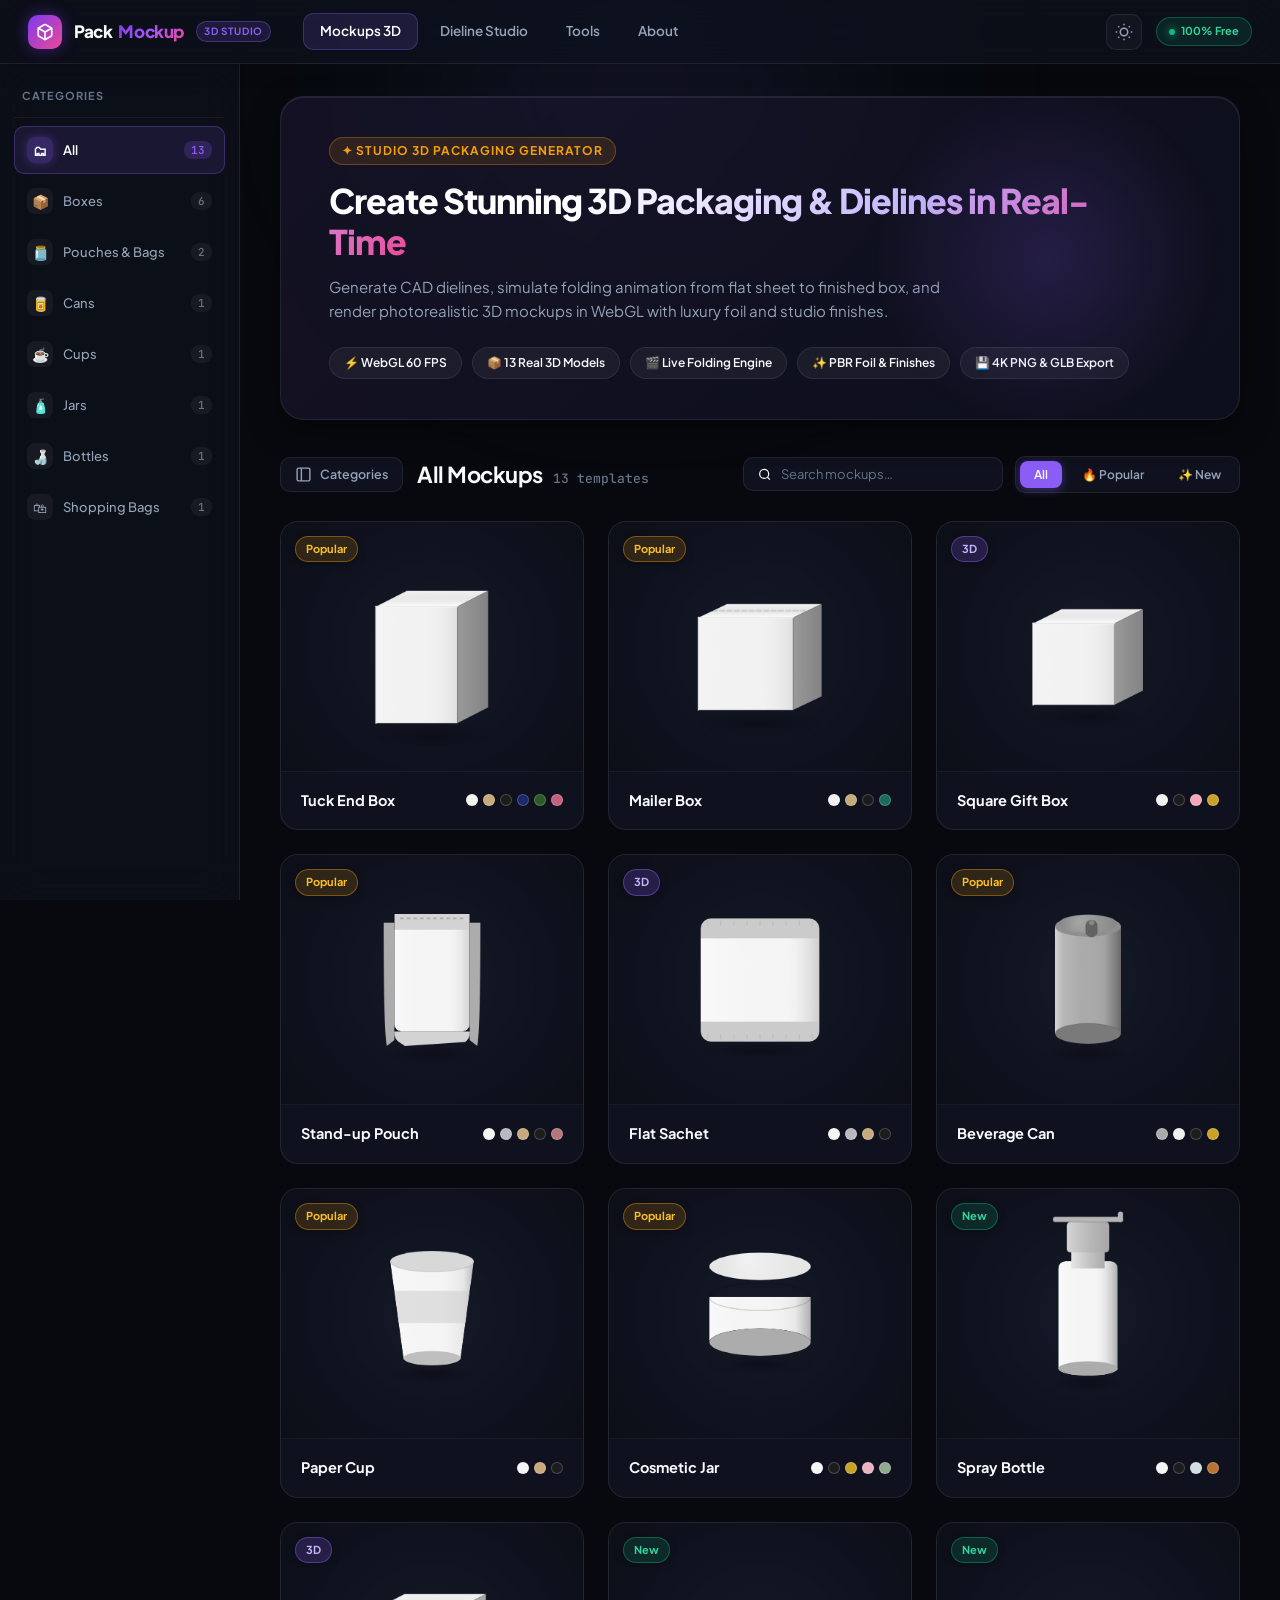
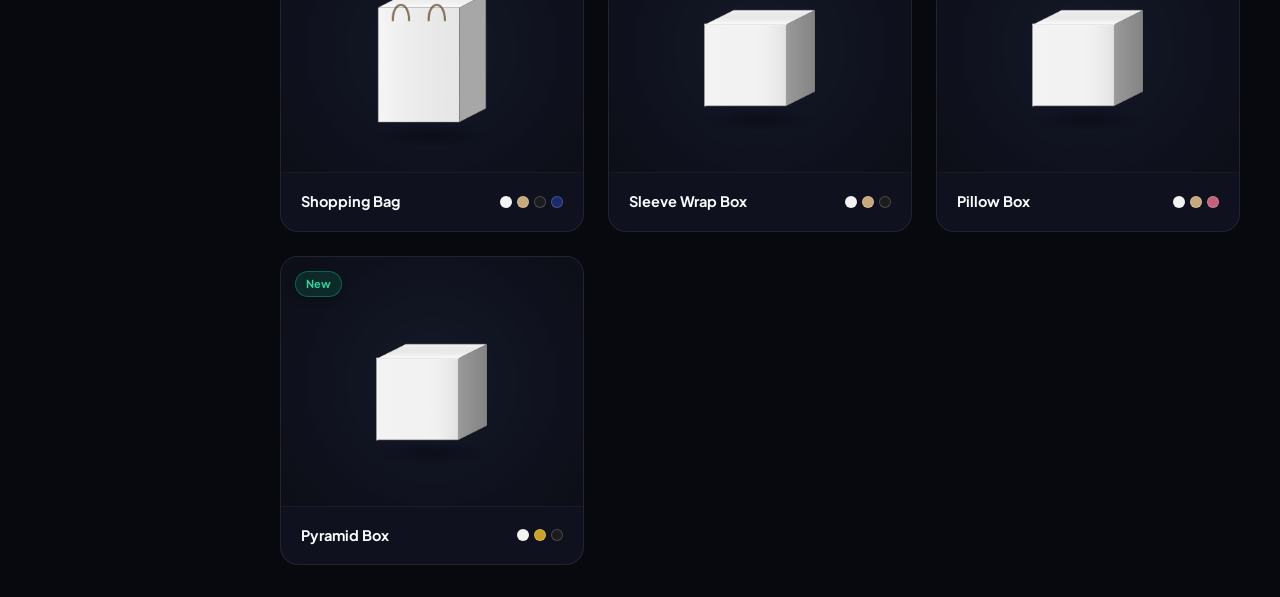
==== commit fe0461cd: "feat: Redesign aesthetic dark studio UI with glassmorphism and collapsible sidebars" ====
--- a/index.html
+++ b/index.html
@@ -3,71 +3,123 @@
 <head>
   <meta charset="UTF-8" />
   <meta name="viewport" content="width=device-width, initial-scale=1.0" />
-  <title>PackMockup — Free Packaging Mockup Generator</title>
-  <meta name="description" content="Generate beautiful packaging mockups for free. Rotate 3D boxes, apply designs to all sides. No payment, no watermark." />
+  <title>PackMockup — Free Next-Gen 3D Packaging Studio & Dieline Maker</title>
+  <meta name="description" content="Generate beautiful packaging mockups in real-time 3D. Rotate boxes, animate folding, customize PBR finishes, export 4K PNG & GLB." />
+  <meta name="color-scheme" content="dark light">
   <link rel="stylesheet" href="css/style.css" />
   <link rel="preconnect" href="https://fonts.googleapis.com" />
   <link rel="preconnect" href="https://fonts.gstatic.com" crossorigin />
+  <script>
+    // Theme initializer to avoid FOUC
+    const savedTheme = localStorage.getItem('packmockup-theme') || 'dark';
+    document.documentElement.setAttribute('data-theme', savedTheme);
+  </script>
 </head>
 <body>
 
 <!-- ─── HEADER ─────────────────────────────────────────────── -->
 <header class="header">
-  <div class="logo">
-    <svg width="28" height="28" viewBox="0 0 28 28" fill="none">
-      <rect width="28" height="28" rx="7" fill="#731EFF"/>
-      <path d="M7 8h8c2.2 0 4 1.8 4 4s-1.8 4-4 4H7V8z" fill="white"/>
-      <path d="M7 16h10l3 4H7v-4z" fill="rgba(255,255,255,0.6)"/>
-    </svg>
-    Pack<span>Mockup</span>
-  </div>
+  <a href="index.html" class="logo">
+    <div class="logo-icon-wrap">
+      <svg width="18" height="18" viewBox="0 0 24 24" fill="none" stroke="white" stroke-width="2.2" stroke-linecap="round" stroke-linejoin="round">
+        <path d="M21 16V8a2 2 0 0 0-1-1.73l-7-4a2 2 0 0 0-2 0l-7 4A2 2 0 0 0 3 8v8a2 2 0 0 0 1 1.73l7 4a2 2 0 0 0 2 0l7-4A2 2 0 0 0 21 16z"/>
+        <polyline points="3.27 6.96 12 12.01 20.73 6.96"/>
+        <line x1="12" y1="22.08" x2="12" y2="12"/>
+      </svg>
+    </div>
+    <div class="logo-text">Pack<span>Mockup</span></div>
+    <span class="logo-pill">3D Studio</span>
+  </a>
+
   <nav class="header-nav">
-    <a href="index.html" class="active">Mockups</a>
-    <a href="dieline.html">Dieline</a>
+    <a href="index.html" class="active">Mockups 3D</a>
+    <a href="dieline.html">Dieline Studio</a>
     <a href="#">Tools</a>
     <a href="#">About</a>
   </nav>
+
   <div class="header-right">
-    <span class="badge-free">100% Free</span>
+    <!-- Theme Toggle -->
+    <button class="btn-theme-toggle" id="btn-theme-toggle" title="Toggle Dark/Light Mode">
+      <svg class="icon-sun" width="18" height="18" viewBox="0 0 24 24" fill="none" stroke="currentColor" stroke-width="2">
+        <circle cx="12" cy="12" r="5"/><line x1="12" y1="1" x2="12" y2="3"/><line x1="12" y1="21" x2="12" y2="23"/><line x1="4.22" y1="4.22" x2="5.64" y2="5.64"/><line x1="18.36" y1="18.36" x2="19.78" y2="19.78"/><line x1="1" y1="12" x2="3" y2="12"/><line x1="21" y1="12" x2="23" y2="12"/><line x1="4.22" y1="19.78" x2="5.64" y2="18.36"/><line x1="18.36" y1="5.64" x2="19.78" y2="4.22"/>
+      </svg>
+      <svg class="icon-moon" width="18" height="18" viewBox="0 0 24 24" fill="none" stroke="currentColor" stroke-width="2" style="display:none;">
+        <path d="M21 12.79A9 9 0 1 1 11.21 3 7 7 0 0 0 21 12.79z"/>
+      </svg>
+    </button>
+    <span class="badge-free"><span class="pulsing-dot"></span> 100% Free</span>
   </div>
 </header>
 
 <!-- ─── GALLERY PAGE ──────────────────────────────────────── -->
 <div id="gallery-page">
-  <div class="layout">
-    <aside class="sidebar">
-      <div class="sidebar-label">Categories</div>
+  <div class="layout" id="gallery-layout">
+    <aside class="sidebar" id="gallery-sidebar">
+      <div class="sidebar-header">
+        <span class="sidebar-label">Categories</span>
+      </div>
       <div id="sidebar-cats"></div>
     </aside>
+
     <main class="main">
+      <!-- Aesthetic Hero Banner -->
+      <section class="hero-banner">
+        <div class="hero-tag">✦ Studio 3D Packaging Generator</div>
+        <h1 class="hero-title"><span class="hero-title-gradient">Create Stunning 3D Packaging & Dielines in Real-Time</span></h1>
+        <p class="hero-subtitle">Generate CAD dielines, simulate folding animation from flat sheet to finished box, and render photorealistic 3D mockups in WebGL with luxury foil and studio finishes.</p>
+        <div class="hero-features">
+          <span class="hero-feature-chip">⚡ WebGL 60 FPS</span>
+          <span class="hero-feature-chip">📦 13 Real 3D Models</span>
+          <span class="hero-feature-chip">🎬 Live Folding Engine</span>
+          <span class="hero-feature-chip">✨ PBR Foil & Finishes</span>
+          <span class="hero-feature-chip">💾 4K PNG & GLB Export</span>
+        </div>
+      </section>
+
+      <!-- Toolbar -->
       <div class="toolbar">
-        <div>
-          <span id="toolbar-title" class="toolbar-title">All Mockups</span>
-          <span id="toolbar-count" class="toolbar-count"></span>
-        </div>
-        <div class="search-box">
-          <svg width="15" height="15" viewBox="0 0 24 24" fill="none" stroke="currentColor" stroke-width="2.2">
-            <circle cx="11" cy="11" r="8"/><path d="m21 21-4.35-4.35"/>
-          </svg>
-          <input type="text" id="search-input" placeholder="Search mockups…" autocomplete="off" />
-        </div>
-        <div class="filter-chips">
-          <button class="chip" id="filter-all">All</button>
-          <button class="chip" id="filter-popular">🔥 Popular</button>
-          <button class="chip" id="filter-new">✨ New</button>
-        </div>
-      </div>
+        <div class="toolbar-left">
+          <button class="btn-sidebar-toggle" id="btn-toggle-sidebar" title="Toggle Categories Sidebar">
+            <svg width="17" height="17" viewBox="0 0 24 24" fill="none" stroke="currentColor" stroke-width="2">
+              <rect x="3" y="3" width="18" height="18" rx="2" ry="2"/>
+              <line x1="9" y1="3" x2="9" y2="21"/>
+            </svg>
+            <span>Categories</span>
+          </button>
+          <div>
+            <span id="toolbar-title" class="toolbar-title">All Mockups</span>
+            <span id="toolbar-count" class="toolbar-count"></span>
+          </div>
+        </div>
+
+        <div class="toolbar-right">
+          <div class="search-box">
+            <svg width="15" height="15" viewBox="0 0 24 24" fill="none" stroke="currentColor" stroke-width="2.2">
+              <circle cx="11" cy="11" r="8"/><path d="m21 21-4.35-4.35"/>
+            </svg>
+            <input type="text" id="search-input" placeholder="Search mockups…" autocomplete="off" />
+          </div>
+          <div class="filter-chips">
+            <button class="chip" id="filter-all">All</button>
+            <button class="chip" id="filter-popular">🔥 Popular</button>
+            <button class="chip" id="filter-new">✨ New</button>
+          </div>
+        </div>
+      </div>
+
+      <!-- Mockup Grid -->
       <div class="mockup-grid" id="mockup-grid"></div>
     </main>
   </div>
 </div>
 
-<!-- ─── EDITOR PAGE ───────────────────────────────────────── -->
+<!-- ─── 3D STUDIO WORKSPACE (EDITOR PAGE) ───────────────────── -->
 <div id="editor-page" class="editor-page">
-  <div class="editor-layout">
+  <div class="editor-layout" id="editor-layout">
 
     <!-- Controls Panel -->
-    <div class="editor-controls">
+    <div class="editor-controls" id="editor-controls">
 
       <div class="ctrl-header">
         <div class="ctrl-back" id="ctrl-back">
@@ -254,7 +306,7 @@
           <button class="export-btn" id="export-btn">
             <svg width="18" height="18" viewBox="0 0 24 24" fill="none" stroke="currentColor" stroke-width="2.2">
               <path d="M21 15v4a2 2 0 0 1-2 2H5a2 2 0 0 1-2-2v-4"/>
-              <polyline points="7 10 12 15 17 10"/>
+              <polyline points="17 8 12 3 7 8"/>
               <line x1="12" y1="15" x2="12" y2="3"/>
             </svg>
             Export High-Res PNG
@@ -277,20 +329,43 @@
 
     <!-- Canvas / 3D Preview Area -->
     <div class="editor-canvas-area" id="editor-canvas-area">
+      <!-- Toggle button for Controls Panel -->
+      <button class="btn-toggle-editor" id="btn-toggle-editor" title="Toggle Controls Panel">
+        <svg width="18" height="18" viewBox="0 0 24 24" fill="none" stroke="currentColor" stroke-width="2">
+          <rect x="3" y="3" width="18" height="18" rx="2" ry="2"/>
+          <line x1="9" y1="3" x2="9" y2="21"/>
+        </svg>
+      </button>
+
       <div class="canvas-bg-dots"></div>
       <div class="canvas-wrapper" id="canvas-wrapper">
         <!-- 2D canvas (fallback thumbnail) -->
         <canvas id="preview-canvas" width="600" height="600" style="display:none;"></canvas>
 
         <!-- 3D container (Real 3D for all packaging) -->
-        <div id="viewer3d-wrap" style="width:min(540px, calc(100vw - 560px - 80px)); height:min(540px, calc(100vw - 560px - 80px)); position:relative;"></div>
+        <div id="viewer3d-wrap"></div>
 
         <div class="canvas-badge">
           <svg width="14" height="14" viewBox="0 0 24 24" fill="none" stroke="currentColor" stroke-width="2">
             <path d="M12 2L2 7l10 5 10-5-10-5zM2 17l10 5 10-5M2 12l10 5 10-5"/>
           </svg>
           <span id="canvas-mockup-id">Mockup</span>
-          <span id="canvas-hint"> &nbsp;·&nbsp; Drag artwork onto package</span>
+        </div>
+
+        <!-- Floating Studio HUD Toolbar -->
+        <div class="floating-hud">
+          <button class="hud-btn active" id="hud-cam-hero" title="Hero Angle">Hero 45°</button>
+          <button class="hud-btn" id="hud-cam-front" title="Front View">Front</button>
+          <button class="hud-btn" id="hud-cam-top" title="Top View">Top</button>
+          <button class="hud-btn" id="hud-cam-iso" title="Isometric View">Isometric</button>
+          <div class="hud-divider"></div>
+          <button class="hud-btn" id="hud-btn-rotate" title="Toggle Turntable">
+            <svg width="14" height="14" viewBox="0 0 24 24" fill="none" stroke="currentColor" stroke-width="2.2">
+              <path d="M3 12a9 9 0 0 1 9-9 9.75 9.75 0 0 1 6.74 2.74L21 8"/><path d="M21 3v5h-5"/>
+              <path d="M21 12a9 9 0 0 1-9 9 9.75 9.75 0 0 1-6.74-2.74L3 16"/><path d="M8 16H3v5"/>
+            </svg>
+            Auto Rotate
+          </button>
         </div>
       </div>
     </div>
--- a/css/style.css
+++ b/css/style.css
@@ -1,134 +1,362 @@
-/* ─── PackMockup — Packaging Mockup Generator ───────────────── */
-@import url('https://fonts.googleapis.com/css2?family=Inter:wght@300;400;500;600;700;800&display=swap');
-
-/* ─── CSS Variables ────────────────────────────────────────── */
+/* ─── PackMockup — Next-Gen 3D Packaging Studio & Dieline Maker ─── */
+@import url('https://fonts.googleapis.com/css2?family=Plus+Jakarta+Sans:wght@300;400;500;600;700;800&family=JetBrains+Mono:wght@400;500;600&display=swap');
+
+/* ─── Design Tokens & CSS Variables ────────────────────────── */
 :root {
-  --primary: #731eff;
-  --primary-dark: #5a17cc;
-  --primary-light: #efe8ff;
-  --primary-alpha: rgba(115, 30, 255, 0.12);
-  --text-primary: #111111;
-  --text-secondary: #555555;
-  --text-muted: #888888;
-  --bg: #f7f7fb;
+  /* Color Scheme: Default Dark Obsidian Studio */
+  color-scheme: dark;
+  
+  --bg-base: #08090e;
+  --bg-deep: #050609;
+  --bg-subtle: #0e111a;
+  
+  --surface: #121520;
+  --surface-hover: #181d2c;
+  --surface-card: rgba(18, 22, 36, 0.75);
+  --surface-glass: rgba(14, 17, 28, 0.78);
+  
+  --border: rgba(255, 255, 255, 0.08);
+  --border-subtle: rgba(255, 255, 255, 0.05);
+  --border-hover: rgba(139, 92, 246, 0.45);
+  --border-glow: rgba(139, 92, 246, 0.25);
+  
+  --primary: #8b5cf6;
+  --primary-glow: rgba(139, 92, 246, 0.35);
+  --primary-alpha: rgba(139, 92, 246, 0.14);
+  --primary-gradient: linear-gradient(135deg, #7c3aed 0%, #a855f7 50%, #ec4899 100%);
+  
+  --accent-cyan: #06b6d4;
+  --accent-gold: #f59e0b;
+  --accent-emerald: #10b981;
+  --accent-pink: #ec4899;
+  
+  --text-primary: #f8fafc;
+  --text-secondary: #94a3b8;
+  --text-muted: #64748b;
+  --text-invert: #090a0f;
+  
+  --radius-xs: 6px;
+  --radius-sm: 10px;
+  --radius-md: 14px;
+  --radius-lg: 18px;
+  --radius-xl: 24px;
+  --radius-pill: 9999px;
+  
+  --header-h: 64px;
+  --sidebar-w: 240px;
+  
+  --shadow-subtle: 0 2px 8px rgba(0, 0, 0, 0.3);
+  --shadow-card: 0 12px 32px -4px rgba(0, 0, 0, 0.5), inset 0 1px 0 rgba(255, 255, 255, 0.08);
+  --shadow-glow: 0 0 28px -4px rgba(139, 92, 246, 0.28);
+  
+  --font-sans: 'Plus Jakarta Sans', -apple-system, BlinkMacSystemFont, sans-serif;
+  --font-mono: 'JetBrains Mono', monospace;
+  
+  --transition: 0.22s cubic-bezier(0.16, 1, 0.3, 1);
+  --transition-bounce: 0.35s cubic-bezier(0.34, 1.56, 0.64, 1);
+}
+
+/* Light Theme Variables */
+[data-theme="light"] {
+  color-scheme: light;
+  
+  --bg-base: #f8fafc;
+  --bg-deep: #f1f5f9;
+  --bg-subtle: #e2e8f0;
+  
   --surface: #ffffff;
-  --border: #e4e4e8;
-  --border-hover: #c8c8d0;
-  --shadow-sm: 0 1px 3px rgba(0,0,0,0.07), 0 1px 2px rgba(0,0,0,0.05);
-  --shadow-md: 0 4px 12px rgba(0,0,0,0.08), 0 2px 4px rgba(0,0,0,0.04);
-  --shadow-lg: 0 12px 32px rgba(0,0,0,0.1), 0 4px 12px rgba(0,0,0,0.06);
-  --radius-sm: 8px;
-  --radius-md: 12px;
-  --radius-lg: 16px;
-  --radius-xl: 20px;
-  --header-h: 60px;
-  --sidebar-w: 220px;
-  --transition: 0.18s cubic-bezier(0.4, 0, 0.2, 1);
-}
-
-/* ─── Reset & Base ──────────────────────────────────────────── */
-*, *::before, *::after { box-sizing: border-box; margin: 0; padding: 0; }
-html { scroll-behavior: smooth; }
+  --surface-hover: #f8fafc;
+  --surface-card: rgba(255, 255, 255, 0.85);
+  --surface-glass: rgba(255, 255, 255, 0.82);
+  
+  --border: rgba(0, 0, 0, 0.08);
+  --border-subtle: rgba(0, 0, 0, 0.05);
+  --border-hover: rgba(124, 58, 237, 0.5);
+  --border-glow: rgba(124, 58, 237, 0.2);
+  
+  --text-primary: #0f172a;
+  --text-secondary: #475569;
+  --text-muted: #94a3b8;
+  --text-invert: #ffffff;
+  
+  --shadow-subtle: 0 2px 8px rgba(0, 0, 0, 0.06);
+  --shadow-card: 0 10px 28px -4px rgba(0, 0, 0, 0.08), inset 0 1px 0 rgba(255, 255, 255, 1);
+  --shadow-glow: 0 0 24px -2px rgba(139, 92, 246, 0.2);
+}
+
+/* ─── Global Reset & Typography ───────────────────────────── */
+*, *::before, *::after {
+  box-sizing: border-box;
+  margin: 0;
+  padding: 0;
+}
+
+html {
+  scroll-behavior: smooth;
+  color-scheme: dark;
+}
+
 body {
-  font-family: 'Inter', -apple-system, BlinkMacSystemFont, sans-serif;
-  background: var(--bg);
+  font-family: var(--font-sans);
+  background-color: var(--bg-base);
   color: var(--text-primary);
   font-size: 14px;
   line-height: 1.5;
   -webkit-font-smoothing: antialiased;
+  -moz-osx-font-smoothing: grayscale;
   overflow-x: hidden;
-}
-img, canvas { display: block; }
-button { cursor: pointer; border: none; background: none; font-family: inherit; }
-input, select { font-family: inherit; }
-a { color: inherit; text-decoration: none; }
-
-/* ─── Header ────────────────────────────────────────────────── */
+  position: relative;
+  min-height: 100vh;
+}
+
+/* Atmospheric Studio Glows */
+body::before {
+  content: '';
+  position: fixed;
+  top: -20%;
+  left: 20%;
+  width: 60vw;
+  height: 60vh;
+  background: radial-gradient(circle, rgba(139, 92, 246, 0.12) 0%, rgba(6, 182, 212, 0.04) 50%, transparent 70%);
+  filter: blur(80px);
+  pointer-events: none;
+  z-index: 0;
+}
+
+img, canvas {
+  display: block;
+  max-width: 100%;
+}
+
+button {
+  cursor: pointer;
+  border: none;
+  background: none;
+  font-family: inherit;
+  font-size: inherit;
+  color: inherit;
+}
+
+input, select {
+  font-family: inherit;
+  font-size: inherit;
+  color: inherit;
+}
+
+a {
+  color: inherit;
+  text-decoration: none;
+}
+
+/* Custom Sleek Scrollbar */
+::-webkit-scrollbar {
+  width: 5px;
+  height: 5px;
+}
+::-webkit-scrollbar-track {
+  background: transparent;
+}
+::-webkit-scrollbar-thumb {
+  background: rgba(255, 255, 255, 0.15);
+  border-radius: 9999px;
+}
+::-webkit-scrollbar-thumb:hover {
+  background: rgba(139, 92, 246, 0.5);
+}
+
+/* ─── Frosted Studio Header ───────────────────────────────── */
 .header {
   position: fixed;
-  top: 0; left: 0; right: 0;
+  top: 0;
+  left: 0;
+  right: 0;
   height: var(--header-h);
-  background: var(--surface);
+  background: var(--surface-glass);
+  backdrop-filter: blur(20px) saturate(180%);
+  -webkit-backdrop-filter: blur(20px) saturate(180%);
   border-bottom: 1px solid var(--border);
   display: flex;
   align-items: center;
-  padding: 0 24px;
+  padding: 0 28px;
   gap: 32px;
   z-index: 1000;
-  box-shadow: var(--shadow-sm);
+  box-shadow: 0 4px 20px rgba(0, 0, 0, 0.15);
 }
 
 .logo {
   display: flex;
   align-items: center;
-  gap: 10px;
-  font-size: 18px;
+  gap: 12px;
+  font-size: 17px;
   font-weight: 800;
-  letter-spacing: -0.5px;
+  letter-spacing: -0.4px;
+  white-space: nowrap;
+  user-select: none;
+}
+
+.logo-icon-wrap {
+  width: 34px;
+  height: 34px;
+  background: linear-gradient(135deg, #7c3aed 0%, #ec4899 100%);
+  border-radius: 10px;
+  display: flex;
+  align-items: center;
+  justify-content: center;
+  box-shadow: 0 0 16px rgba(124, 58, 237, 0.45);
+  flex-shrink: 0;
+  transition: transform var(--transition-bounce);
+}
+
+.logo:hover .logo-icon-wrap {
+  transform: rotate(-6deg) scale(1.06);
+}
+
+.logo-text {
+  display: flex;
+  align-items: center;
+  gap: 6px;
+}
+
+.logo-text span {
+  background: var(--primary-gradient);
+  -webkit-background-clip: text;
+  -webkit-text-fill-color: transparent;
+}
+
+.logo-pill {
+  font-size: 10px;
+  font-weight: 700;
+  text-transform: uppercase;
+  letter-spacing: 0.8px;
+  padding: 2px 7px;
+  border-radius: 9999px;
+  background: rgba(139, 92, 246, 0.15);
+  border: 1px solid rgba(139, 92, 246, 0.35);
+  color: var(--primary);
+}
+
+.header-nav {
+  display: flex;
+  align-items: center;
+  gap: 6px;
+  flex: 1;
+}
+
+.header-nav a {
+  padding: 7px 16px;
+  border-radius: var(--radius-sm);
+  font-size: 13.5px;
+  font-weight: 600;
+  color: var(--text-secondary);
+  transition: all var(--transition);
+  position: relative;
+}
+
+.header-nav a:hover {
   color: var(--text-primary);
-  white-space: nowrap;
-}
-.logo svg { flex-shrink: 0; }
-.logo span { color: var(--primary); }
-
-.header-nav {
-  display: flex;
-  align-items: center;
-  gap: 4px;
-  flex: 1;
-}
-.header-nav a {
-  padding: 6px 14px;
+  background: rgba(255, 255, 255, 0.05);
+}
+
+.header-nav a.active {
+  color: #fff;
+  background: rgba(139, 92, 246, 0.15);
+  border: 1px solid rgba(139, 92, 246, 0.3);
+}
+
+.header-right {
+  display: flex;
+  align-items: center;
+  gap: 14px;
+  margin-left: auto;
+}
+
+/* Theme Toggle Button */
+.btn-theme-toggle {
+  width: 36px;
+  height: 36px;
   border-radius: var(--radius-sm);
-  font-size: 14px;
-  font-weight: 500;
+  display: flex;
+  align-items: center;
+  justify-content: center;
+  border: 1px solid var(--border);
+  background: var(--surface);
   color: var(--text-secondary);
-  transition: color var(--transition), background var(--transition);
-}
-.header-nav a:hover { color: var(--text-primary); background: var(--bg); }
-.header-nav a.active { color: var(--primary); background: var(--primary-alpha); }
-
-.header-right {
-  display: flex;
-  align-items: center;
-  gap: 12px;
-  margin-left: auto;
-}
+  transition: all var(--transition);
+}
+
+.btn-theme-toggle:hover {
+  border-color: var(--primary);
+  color: var(--primary);
+  transform: scale(1.05);
+}
+
 .badge-free {
   font-size: 11px;
   font-weight: 700;
-  background: linear-gradient(135deg, #00c853, #1de9b6);
-  color: white;
-  padding: 3px 10px;
-  border-radius: 20px;
-  letter-spacing: 0.5px;
-  text-transform: uppercase;
-}
-
-/* ─── Layout ────────────────────────────────────────────────── */
+  display: inline-flex;
+  align-items: center;
+  gap: 6px;
+  padding: 5px 12px;
+  border-radius: var(--radius-pill);
+  background: rgba(16, 185, 129, 0.12);
+  border: 1px solid rgba(16, 185, 129, 0.35);
+  color: #34d399;
+}
+
+.pulsing-dot {
+  width: 6px;
+  height: 6px;
+  border-radius: 50%;
+  background: #10b981;
+  box-shadow: 0 0 8px #10b981;
+  animation: pulse-dot 2s infinite;
+}
+
+@keyframes pulse-dot {
+  0% { transform: scale(0.9); opacity: 0.8; }
+  50% { transform: scale(1.3); opacity: 1; }
+  100% { transform: scale(0.9); opacity: 0.8; }
+}
+
+/* ─── Layout with Collapsible Sidebar ─────────────────────── */
 .layout {
   display: flex;
-  min-height: 100vh;
-  padding-top: var(--header-h);
-}
-
-/* ─── Sidebar ───────────────────────────────────────────────── */
+  min-height: calc(100vh - var(--header-h));
+  margin-top: var(--header-h);
+  position: relative;
+  transition: all var(--transition);
+}
+
 .sidebar {
   width: var(--sidebar-w);
-  flex-shrink: 0;
   position: fixed;
   top: var(--header-h);
   left: 0;
   bottom: 0;
-  background: var(--surface);
+  background: var(--surface-glass);
+  backdrop-filter: blur(20px);
+  -webkit-backdrop-filter: blur(20px);
   border-right: 1px solid var(--border);
   overflow-y: auto;
-  padding: 16px 12px;
+  padding: 20px 14px;
   z-index: 100;
-}
-.sidebar::-webkit-scrollbar { width: 4px; }
-.sidebar::-webkit-scrollbar-track { background: transparent; }
-.sidebar::-webkit-scrollbar-thumb { background: var(--border); border-radius: 4px; }
+  transition: transform var(--transition), opacity var(--transition);
+}
+
+.layout.sidebar-collapsed .sidebar {
+  transform: translateX(-100%);
+  opacity: 0;
+  pointer-events: none;
+}
+
+.sidebar-header {
+  display: flex;
+  align-items: center;
+  justify-content: space-between;
+  padding: 4px 8px 12px;
+  margin-bottom: 8px;
+  border-bottom: 1px solid var(--border-subtle);
+}
 
 .sidebar-label {
   font-size: 11px;
@@ -136,7 +364,6 @@
   text-transform: uppercase;
   letter-spacing: 1px;
   color: var(--text-muted);
-  padding: 8px 8px 6px;
 }
 
 .cat-btn {
@@ -144,289 +371,551 @@
   align-items: center;
   gap: 10px;
   width: 100%;
-  padding: 9px 12px;
+  padding: 10px 12px;
   border-radius: var(--radius-sm);
-  font-size: 13.5px;
+  font-size: 13px;
   font-weight: 500;
   color: var(--text-secondary);
-  background: none;
-  border: none;
+  background: transparent;
+  border: 1px solid transparent;
   cursor: pointer;
   text-align: left;
   transition: all var(--transition);
-}
-.cat-btn:hover { background: var(--bg); color: var(--text-primary); }
+  margin-bottom: 3px;
+}
+
+.cat-btn:hover {
+  background: rgba(255, 255, 255, 0.04);
+  color: var(--text-primary);
+}
+
 .cat-btn.active {
-  background: var(--primary-alpha);
-  color: var(--primary);
-  font-weight: 600;
-}
+  background: rgba(139, 92, 246, 0.12);
+  border-color: rgba(139, 92, 246, 0.3);
+  color: #fff;
+  font-weight: 600;
+}
+
 .cat-btn .cat-icon {
-  width: 28px;
-  height: 28px;
-  border-radius: 7px;
-  background: var(--bg);
+  width: 26px;
+  height: 26px;
+  border-radius: 8px;
+  background: rgba(255, 255, 255, 0.05);
   display: flex;
   align-items: center;
   justify-content: center;
-  font-size: 15px;
+  font-size: 14px;
   flex-shrink: 0;
-  transition: background var(--transition);
-}
-.cat-btn.active .cat-icon { background: var(--primary-light); }
+  transition: all var(--transition);
+}
+
+.cat-btn.active .cat-icon {
+  background: rgba(139, 92, 246, 0.25);
+  box-shadow: 0 0 10px rgba(139, 92, 246, 0.3);
+}
+
 .cat-count {
   margin-left: auto;
   font-size: 11px;
+  font-family: var(--font-mono);
   color: var(--text-muted);
-  background: var(--bg);
-  padding: 1px 7px;
-  border-radius: 10px;
-  font-weight: 500;
-}
+  background: rgba(255, 255, 255, 0.05);
+  padding: 2px 7px;
+  border-radius: 8px;
+}
+
 .cat-btn.active .cat-count {
-  background: var(--primary-light);
+  background: rgba(139, 92, 246, 0.2);
   color: var(--primary);
 }
 
-/* ─── Main Content ──────────────────────────────────────────── */
+/* ─── Main Gallery Content ────────────────────────────────── */
 .main {
   flex: 1;
   margin-left: var(--sidebar-w);
-  padding: 28px 32px;
-  min-height: 100vh;
-}
-
-/* ─── Gallery Toolbar ───────────────────────────────────────── */
+  padding: 32px 40px;
+  min-height: calc(100vh - var(--header-h));
+  transition: margin-left var(--transition);
+  position: relative;
+  z-index: 1;
+}
+
+.layout.sidebar-collapsed .main {
+  margin-left: 0;
+}
+
+/* ─── Aesthetic Hero Section ──────────────────────────────── */
+.hero-banner {
+  background: linear-gradient(135deg, rgba(26, 21, 46, 0.7) 0%, rgba(14, 17, 30, 0.85) 100%);
+  border: 1px solid var(--border);
+  border-radius: var(--radius-xl);
+  padding: 40px 48px;
+  margin-bottom: 36px;
+  position: relative;
+  overflow: hidden;
+  box-shadow: var(--shadow-card);
+}
+
+.hero-banner::after {
+  content: '';
+  position: absolute;
+  top: 0; right: 0; bottom: 0; width: 40%;
+  background: radial-gradient(circle at center, rgba(139, 92, 246, 0.18) 0%, transparent 70%);
+  pointer-events: none;
+}
+
+.hero-tag {
+  display: inline-flex;
+  align-items: center;
+  gap: 8px;
+  font-size: 12px;
+  font-weight: 700;
+  text-transform: uppercase;
+  letter-spacing: 1px;
+  color: var(--accent-gold);
+  background: rgba(245, 158, 11, 0.12);
+  border: 1px solid rgba(245, 158, 11, 0.3);
+  padding: 4px 12px;
+  border-radius: var(--radius-pill);
+  margin-bottom: 16px;
+}
+
+.hero-title {
+  font-size: 34px;
+  font-weight: 800;
+  letter-spacing: -1px;
+  line-height: 1.2;
+  margin-bottom: 12px;
+  max-width: 780px;
+}
+
+.hero-title-gradient {
+  background: linear-gradient(135deg, #ffffff 30%, #c4b5fd 70%, #ec4899 100%);
+  -webkit-background-clip: text;
+  -webkit-text-fill-color: transparent;
+}
+
+.hero-subtitle {
+  font-size: 15px;
+  color: var(--text-secondary);
+  max-width: 660px;
+  line-height: 1.6;
+  margin-bottom: 24px;
+}
+
+.hero-features {
+  display: flex;
+  flex-wrap: wrap;
+  gap: 10px;
+}
+
+.hero-feature-chip {
+  display: inline-flex;
+  align-items: center;
+  gap: 6px;
+  font-size: 12px;
+  font-weight: 600;
+  color: var(--text-primary);
+  background: rgba(255, 255, 255, 0.05);
+  border: 1px solid var(--border);
+  padding: 6px 14px;
+  border-radius: var(--radius-pill);
+  backdrop-filter: blur(10px);
+}
+
+/* ─── Gallery Toolbar ─────────────────────────────────────── */
 .toolbar {
   display: flex;
   align-items: center;
+  justify-content: space-between;
   gap: 16px;
-  margin-bottom: 24px;
-}
+  margin-bottom: 28px;
+  flex-wrap: wrap;
+}
+
+.toolbar-left {
+  display: flex;
+  align-items: center;
+  gap: 14px;
+}
+
+.btn-sidebar-toggle {
+  display: inline-flex;
+  align-items: center;
+  gap: 8px;
+  padding: 8px 14px;
+  border-radius: var(--radius-sm);
+  background: var(--surface-card);
+  border: 1px solid var(--border);
+  font-size: 12.5px;
+  font-weight: 600;
+  color: var(--text-secondary);
+  transition: all var(--transition);
+}
+
+.btn-sidebar-toggle:hover {
+  background: var(--surface-hover);
+  border-color: var(--primary);
+  color: var(--text-primary);
+}
+
+.btn-sidebar-toggle.active {
+  background: var(--primary-alpha);
+  border-color: var(--primary);
+  color: var(--primary);
+}
+
 .toolbar-title {
-  font-size: 20px;
+  font-size: 22px;
   font-weight: 700;
-  letter-spacing: -0.4px;
-}
+  letter-spacing: -0.5px;
+}
+
 .toolbar-count {
   font-size: 13px;
+  font-family: var(--font-mono);
   color: var(--text-muted);
-  font-weight: 400;
-}
+  font-weight: 500;
+  margin-left: 8px;
+}
+
+.toolbar-right {
+  display: flex;
+  align-items: center;
+  gap: 12px;
+}
+
 .search-box {
   display: flex;
   align-items: center;
-  gap: 8px;
-  background: var(--surface);
-  border: 1.5px solid var(--border);
-  border-radius: var(--radius-md);
-  padding: 0 14px;
-  height: 40px;
+  gap: 10px;
+  background: var(--surface-card);
+  border: 1px solid var(--border);
+  border-radius: var(--radius-sm);
+  padding: 8px 14px;
   width: 260px;
-  transition: border-color var(--transition), box-shadow var(--transition);
-}
+  transition: all var(--transition);
+}
+
 .search-box:focus-within {
   border-color: var(--primary);
   box-shadow: 0 0 0 3px var(--primary-alpha);
-}
-.search-box svg { color: var(--text-muted); flex-shrink: 0; }
+  width: 300px;
+}
+
 .search-box input {
+  background: transparent;
   border: none;
   outline: none;
-  background: none;
-  font-size: 13.5px;
-  color: var(--text-primary);
-  flex: 1;
-}
-.search-box input::placeholder { color: var(--text-muted); }
+  width: 100%;
+  font-size: 13px;
+}
+
+.search-box input::placeholder {
+  color: var(--text-muted);
+}
 
 .filter-chips {
   display: flex;
-  gap: 8px;
-  margin-left: auto;
-}
+  gap: 6px;
+  background: var(--surface-card);
+  padding: 4px;
+  border-radius: var(--radius-sm);
+  border: 1px solid var(--border);
+}
+
 .chip {
   padding: 6px 14px;
-  border-radius: 20px;
-  font-size: 12.5px;
-  font-weight: 500;
-  border: 1.5px solid var(--border);
-  background: var(--surface);
+  border-radius: 8px;
+  font-size: 12px;
+  font-weight: 600;
   color: var(--text-secondary);
-  cursor: pointer;
-  transition: all var(--transition);
-}
-.chip:hover { border-color: var(--primary); color: var(--primary); }
+  transition: all var(--transition);
+}
+
+.chip:hover {
+  color: var(--text-primary);
+}
+
 .chip.active {
   background: var(--primary);
-  border-color: var(--primary);
-  color: white;
-}
-
-/* ─── Mockup Grid ───────────────────────────────────────────── */
+  color: #fff;
+  box-shadow: 0 2px 10px rgba(139, 92, 246, 0.4);
+}
+
+/* ─── Mockup Grid & Cards ─────────────────────────────────── */
 .mockup-grid {
   display: grid;
-  grid-template-columns: repeat(auto-fill, minmax(220px, 1fr));
-  gap: 20px;
+  grid-template-columns: repeat(auto-fill, minmax(280px, 1fr));
+  gap: 24px;
 }
 
 .mockup-card {
-  background: var(--surface);
-  border: 1.5px solid var(--border);
-  border-radius: var(--radius-xl);
+  background: var(--surface-card);
+  border: 1px solid var(--border);
+  border-radius: var(--radius-lg);
   overflow: hidden;
   cursor: pointer;
-  transition: all var(--transition);
+  transition: transform var(--transition), border-color var(--transition), box-shadow var(--transition);
   position: relative;
-}
+  display: flex;
+  flex-direction: column;
+}
+
 .mockup-card:hover {
-  border-color: var(--primary);
-  box-shadow: var(--shadow-md), 0 0 0 1px var(--primary);
-  transform: translateY(-2px);
+  transform: translateY(-5px);
+  border-color: rgba(139, 92, 246, 0.45);
+  box-shadow: 0 16px 36px -8px rgba(0, 0, 0, 0.5), 0 0 24px -4px rgba(139, 92, 246, 0.25);
 }
 
 .card-thumb {
-  aspect-ratio: 1;
-  background: var(--bg);
+  position: relative;
+  background: radial-gradient(circle at center, rgba(30, 35, 55, 0.4) 0%, rgba(12, 14, 22, 0.8) 100%);
+  height: 250px;
   display: flex;
   align-items: center;
   justify-content: center;
-  position: relative;
   overflow: hidden;
-}
+  border-bottom: 1px solid var(--border-subtle);
+}
+
 .card-thumb canvas {
-  width: 100%;
-  height: 100%;
+  width: 220px;
+  height: 220px;
   object-fit: contain;
-}
+  transition: transform var(--transition);
+}
+
+.mockup-card:hover .card-thumb canvas {
+  transform: scale(1.05);
+}
+
 .card-badge {
   position: absolute;
-  top: 10px;
-  left: 10px;
-  font-size: 10px;
+  top: 14px;
+  left: 14px;
+  font-size: 11px;
   font-weight: 700;
-  padding: 3px 8px;
-  border-radius: 6px;
-  text-transform: uppercase;
-  letter-spacing: 0.5px;
-}
-.card-badge.popular { background: #fff3e0; color: #e65100; }
-.card-badge.new { background: #e8f5e9; color: #2e7d32; }
-
+  padding: 4px 10px;
+  border-radius: var(--radius-pill);
+  backdrop-filter: blur(10px);
+  z-index: 2;
+  box-shadow: 0 2px 8px rgba(0,0,0,0.3);
+}
+
+.card-badge.popular {
+  background: rgba(245, 158, 11, 0.15);
+  border: 1px solid rgba(245, 158, 11, 0.4);
+  color: #fbbf24;
+}
+
+.card-badge.new {
+  background: rgba(16, 185, 129, 0.15);
+  border: 1px solid rgba(16, 185, 129, 0.4);
+  color: #34d399;
+}
+
+.card-badge.is3d {
+  background: rgba(139, 92, 246, 0.2);
+  border: 1px solid rgba(139, 92, 246, 0.45);
+  color: #c4b5fd;
+}
+
+/* Hover Button Overlay */
 .card-hover-overlay {
   position: absolute;
   inset: 0;
-  background: rgba(115, 30, 255, 0.06);
+  background: rgba(9, 10, 16, 0.4);
+  backdrop-filter: blur(3px);
+  display: flex;
+  align-items: center;
+  justify-content: center;
   opacity: 0;
   transition: opacity var(--transition);
-  display: flex;
-  align-items: center;
-  justify-content: center;
-}
-.mockup-card:hover .card-hover-overlay { opacity: 1; }
+  z-index: 3;
+}
+
+.mockup-card:hover .card-hover-overlay {
+  opacity: 1;
+}
+
 .card-hover-btn {
-  background: var(--primary);
-  color: white;
+  background: var(--primary-gradient);
+  color: #fff;
   font-size: 13px;
-  font-weight: 600;
+  font-weight: 700;
   padding: 10px 22px;
-  border-radius: var(--radius-md);
-  box-shadow: var(--shadow-md);
-  transform: translateY(6px);
+  border-radius: var(--radius-pill);
+  box-shadow: 0 6px 20px rgba(124, 58, 237, 0.4);
+  transform: translateY(8px);
   transition: transform var(--transition);
 }
-.mockup-card:hover .card-hover-btn { transform: translateY(0); }
+
+.mockup-card:hover .card-hover-btn {
+  transform: translateY(0);
+}
 
 .card-info {
-  padding: 14px 16px;
-  border-top: 1px solid var(--border);
-}
+  padding: 18px 20px;
+  display: flex;
+  align-items: center;
+  justify-content: space-between;
+}
+
 .card-name {
-  font-size: 13.5px;
-  font-weight: 600;
+  font-size: 14.5px;
+  font-weight: 700;
   color: var(--text-primary);
-  margin-bottom: 6px;
-}
+}
+
 .card-variants {
   display: flex;
   gap: 5px;
-  flex-wrap: wrap;
-}
+}
+
 .color-dot {
-  width: 14px;
-  height: 14px;
+  width: 12px;
+  height: 12px;
   border-radius: 50%;
-  border: 1.5px solid rgba(0,0,0,0.12);
+  border: 1.5px solid rgba(255, 255, 255, 0.2);
   transition: transform var(--transition);
-  cursor: pointer;
-}
-.color-dot:hover { transform: scale(1.25); }
-
-/* ─── Editor Page ───────────────────────────────────────────── */
+}
+
+.color-dot:hover {
+  transform: scale(1.3);
+}
+
+/* ─── 3D Studio Workspace (Editor Page) ───────────────────── */
 .editor-page {
   display: none;
   position: fixed;
-  inset: 0;
-  padding-top: var(--header-h);
-  background: var(--bg);
+  top: var(--header-h);
+  left: 0;
+  right: 0;
+  bottom: 0;
+  background: var(--bg-base);
   z-index: 500;
+}
+
+.editor-page.open {
+  display: block;
+}
+
+.editor-layout {
+  display: flex;
+  height: 100%;
   overflow: hidden;
-}
-.editor-page.open { display: flex; }
-
-.editor-layout {
-  display: flex;
-  height: 100%;
-  width: 100%;
-}
-
-/* ─── Editor Controls ───────────────────────────────────────── */
+  position: relative;
+}
+
+/* Controls Panel */
 .editor-controls {
-  width: 280px;
+  width: 320px;
   flex-shrink: 0;
-  background: var(--surface);
+  background: var(--surface-glass);
+  backdrop-filter: blur(24px);
+  -webkit-backdrop-filter: blur(24px);
   border-right: 1px solid var(--border);
   display: flex;
   flex-direction: column;
   overflow-y: auto;
-}
-.editor-controls::-webkit-scrollbar { width: 4px; }
-.editor-controls::-webkit-scrollbar-thumb { background: var(--border); border-radius: 4px; }
+  transition: margin-left var(--transition), opacity var(--transition);
+  z-index: 10;
+}
+
+.editor-layout.controls-collapsed .editor-controls {
+  margin-left: -320px;
+  opacity: 0;
+  pointer-events: none;
+}
 
 .ctrl-header {
-  padding: 20px 20px 14px;
+  padding: 20px 22px 16px;
   border-bottom: 1px solid var(--border);
 }
+
 .ctrl-back {
   display: inline-flex;
   align-items: center;
-  gap: 6px;
+  gap: 8px;
   font-size: 13px;
+  font-weight: 600;
   color: var(--text-secondary);
-  font-weight: 500;
-  margin-bottom: 12px;
-  padding: 4px 0;
   cursor: pointer;
+  margin-bottom: 14px;
   transition: color var(--transition);
 }
-.ctrl-back:hover { color: var(--primary); }
+
+.ctrl-back:hover {
+  color: var(--primary);
+}
+
 .ctrl-title {
-  font-size: 17px;
-  font-weight: 700;
-  letter-spacing: -0.3px;
-}
+  font-size: 18px;
+  font-weight: 800;
+  letter-spacing: -0.4px;
+}
+
 .ctrl-category {
   font-size: 12px;
   color: var(--text-muted);
-  margin-top: 2px;
+  text-transform: capitalize;
   font-weight: 500;
-  text-transform: capitalize;
+}
+
+.badge-3d {
+  font-size: 10px;
+  font-weight: 700;
+  padding: 2px 8px;
+  border-radius: var(--radius-pill);
+  background: rgba(139, 92, 246, 0.2);
+  border: 1px solid rgba(139, 92, 246, 0.4);
+  color: #c4b5fd;
+}
+
+/* Studio Tabs */
+.studio-tabs {
+  display: flex;
+  background: rgba(0, 0, 0, 0.25);
+  border-bottom: 1px solid var(--border);
+  padding: 4px 8px;
+  gap: 4px;
+}
+
+.studio-tab-btn {
+  flex: 1;
+  padding: 9px 4px;
+  font-size: 11.5px;
+  font-weight: 600;
+  color: var(--text-secondary);
+  border-radius: var(--radius-xs);
+  transition: all var(--transition);
+  text-align: center;
+}
+
+.studio-tab-btn:hover {
+  color: var(--text-primary);
+  background: rgba(255, 255, 255, 0.05);
+}
+
+.studio-tab-btn.active {
+  color: #fff;
+  background: rgba(139, 92, 246, 0.25);
+  border: 1px solid rgba(139, 92, 246, 0.4);
+  box-shadow: 0 0 12px rgba(139, 92, 246, 0.2);
+}
+
+/* Tab Panes */
+.tab-pane {
+  padding: 18px 22px;
+  overflow-y: auto;
+  flex: 1;
 }
 
 .ctrl-section {
-  padding: 16px 20px;
-  border-bottom: 1px solid var(--border);
-}
+  margin-bottom: 24px;
+}
+
 .ctrl-section-label {
   font-size: 11px;
   font-weight: 700;
@@ -436,28 +925,30 @@
   margin-bottom: 12px;
 }
 
-/* Upload button */
+/* Upload Button */
 .upload-btn {
   display: flex;
   align-items: center;
   justify-content: center;
   gap: 10px;
   width: 100%;
-  padding: 14px;
-  border: 2px dashed var(--border);
+  padding: 16px;
   border-radius: var(--radius-md);
-  font-size: 14px;
-  font-weight: 600;
-  color: var(--text-secondary);
-  background: var(--bg);
+  border: 2px dashed rgba(139, 92, 246, 0.4);
+  background: rgba(139, 92, 246, 0.06);
+  color: var(--primary);
+  font-weight: 700;
+  font-size: 13.5px;
   cursor: pointer;
   transition: all var(--transition);
 }
+
 .upload-btn:hover {
+  background: rgba(139, 92, 246, 0.12);
   border-color: var(--primary);
-  color: var(--primary);
-  background: var(--primary-alpha);
-}
+  transform: translateY(-1px);
+}
+
 .upload-hint {
   font-size: 11.5px;
   color: var(--text-muted);
@@ -465,641 +956,411 @@
   margin-top: 8px;
 }
 
-/* Uploaded image preview */
+/* Uploaded Preview */
 .uploaded-preview {
   display: none;
-  position: relative;
-  border-radius: var(--radius-md);
-  overflow: hidden;
-  aspect-ratio: 16/9;
-  background: var(--bg);
-}
-.uploaded-preview.has-image { display: block; }
+  align-items: center;
+  justify-content: space-between;
+  background: var(--surface-card);
+  border: 1px solid var(--border);
+  border-radius: var(--radius-sm);
+  padding: 8px 12px;
+  margin-top: 12px;
+}
+
+.uploaded-preview.has-image {
+  display: flex;
+}
+
 .uploaded-preview img {
-  width: 100%;
-  height: 100%;
+  width: 48px;
+  height: 48px;
   object-fit: cover;
-}
+  border-radius: 6px;
+  border: 1px solid var(--border);
+}
+
 .uploaded-preview-remove {
-  position: absolute;
-  top: 6px;
-  right: 6px;
-  width: 24px;
-  height: 24px;
-  background: rgba(0,0,0,0.6);
-  color: white;
+  width: 28px;
+  height: 28px;
   border-radius: 50%;
+  background: rgba(255, 255, 255, 0.08);
   display: flex;
   align-items: center;
   justify-content: center;
   cursor: pointer;
+  transition: all var(--transition);
+}
+
+.uploaded-preview-remove:hover {
+  background: rgba(239, 68, 68, 0.2);
+  color: #ef4444;
+}
+
+/* Face Grid */
+.face-grid {
+  display: grid;
+  grid-template-columns: repeat(3, 1fr);
+  gap: 6px;
+  margin-bottom: 8px;
+}
+
+.face-btn {
+  padding: 8px 6px;
+  border: 1px solid var(--border);
+  border-radius: var(--radius-xs);
+  background: var(--surface-card);
+  font-size: 11.5px;
+  font-weight: 600;
+  color: var(--text-secondary);
+  transition: all var(--transition);
+  text-align: center;
+}
+
+.face-btn:hover {
+  border-color: var(--primary);
+  color: var(--text-primary);
+}
+
+.face-btn.active {
+  border-color: var(--primary);
+  background: rgba(139, 92, 246, 0.2);
+  color: #fff;
+  box-shadow: 0 0 10px rgba(139, 92, 246, 0.25);
+}
+
+.face-hint {
+  font-size: 11px;
+  color: var(--text-muted);
+}
+
+/* Modern Sliders */
+.slider-row {
+  display: flex;
+  align-items: center;
+  justify-content: space-between;
+  gap: 12px;
+  margin-bottom: 14px;
+}
+
+.slider-label {
   font-size: 12px;
-  line-height: 1;
-}
-.upload-btn-small {
-  margin-top: 8px;
-  font-size: 12px;
-  padding: 8px;
-}
-
-/* Color variants */
-.variants-grid {
-  display: grid;
-  grid-template-columns: repeat(auto-fill, minmax(36px, 1fr));
-  gap: 8px;
-}
-.variant-btn {
-  width: 36px;
-  height: 36px;
-  border-radius: 50%;
-  border: 2px solid transparent;
-  cursor: pointer;
-  transition: all var(--transition);
-  position: relative;
-  outline: none;
-}
-.variant-btn:hover { transform: scale(1.12); }
-.variant-btn.active {
-  border-color: var(--primary);
-  box-shadow: 0 0 0 3px var(--primary-alpha);
-}
-.variant-btn::after {
-  content: '✓';
-  position: absolute;
-  inset: 0;
-  display: flex;
-  align-items: center;
-  justify-content: center;
-  font-size: 14px;
-  color: white;
-  text-shadow: 0 1px 2px rgba(0,0,0,0.5);
-  opacity: 0;
-  transition: opacity var(--transition);
-}
-.variant-btn.active::after { opacity: 1; }
-
-/* Sliders */
-.slider-row {
-  display: flex;
-  align-items: center;
-  gap: 12px;
-  margin-bottom: 12px;
-}
-.slider-label {
-  font-size: 12.5px;
+  font-weight: 600;
   color: var(--text-secondary);
-  font-weight: 500;
-  width: 72px;
+  width: 65px;
   flex-shrink: 0;
 }
+
 .slider {
   flex: 1;
   -webkit-appearance: none;
   appearance: none;
-  height: 4px;
-  border-radius: 2px;
-  background: var(--border);
+  height: 5px;
+  border-radius: 9999px;
+  background: rgba(255, 255, 255, 0.12);
   outline: none;
-}
+  cursor: pointer;
+}
+
 .slider::-webkit-slider-thumb {
   -webkit-appearance: none;
+  appearance: none;
   width: 16px;
   height: 16px;
   border-radius: 50%;
   background: var(--primary);
-  border: 2px solid white;
-  box-shadow: 0 1px 4px rgba(115,30,255,0.4);
+  box-shadow: 0 0 10px rgba(139, 92, 246, 0.8);
   cursor: pointer;
   transition: transform var(--transition);
 }
-.slider::-webkit-slider-thumb:hover { transform: scale(1.2); }
+
+.slider::-webkit-slider-thumb:hover {
+  transform: scale(1.2);
+}
+
 .slider-value {
-  font-size: 12px;
-  color: var(--text-muted);
-  font-weight: 600;
-  width: 36px;
+  font-size: 11.5px;
+  font-family: var(--font-mono);
+  font-weight: 600;
+  color: var(--primary);
+  width: 44px;
   text-align: right;
-  flex-shrink: 0;
-}
-
-/* Background selector */
-.bg-options {
-  display: flex;
-  gap: 8px;
-}
-.bg-btn {
-  width: 36px;
-  height: 36px;
-  border-radius: var(--radius-sm);
-  border: 2px solid var(--border);
-  cursor: pointer;
-  transition: all var(--transition);
-  display: flex;
-  align-items: center;
-  justify-content: center;
-  font-size: 10px;
-  font-weight: 600;
-  color: var(--text-muted);
-}
-.bg-btn.white { background: #ffffff; }
-.bg-btn.light { background: #f5f5f5; }
-.bg-btn.dark  { background: #1a1a1a; }
-.bg-btn.custom { background: linear-gradient(135deg, #ff6b6b, #ffd93d, #6bcb77, #4d96ff); border: none; }
-.bg-btn:hover, .bg-btn.active { border-color: var(--primary); box-shadow: 0 0 0 2px var(--primary-alpha); }
-.bg-color-input { width: 0; height: 0; opacity: 0; position: absolute; }
-
-/* ─── Export Section ─────────────────────────────────────────── */
-.export-section {
-  padding: 20px;
-  margin-top: auto;
-  border-top: 1px solid var(--border);
-  background: var(--surface);
-}
-.resolution-select {
-  width: 100%;
-  padding: 10px 14px;
-  border: 1.5px solid var(--border);
-  border-radius: var(--radius-md);
-  font-size: 13px;
-  font-weight: 500;
-  color: var(--text-primary);
-  background: var(--bg);
-  margin-bottom: 12px;
-  outline: none;
-  cursor: pointer;
-  transition: border-color var(--transition);
-  appearance: none;
-  background-image: url("data:image/svg+xml,%3Csvg xmlns='http://www.w3.org/2000/svg' width='12' height='12' viewBox='0 0 24 24' fill='none' stroke='%23888' stroke-width='2'%3E%3Cpath d='m6 9 6 6 6-6'/%3E%3C/svg%3E");
-  background-repeat: no-repeat;
-  background-position: right 12px center;
-  padding-right: 36px;
-}
-.resolution-select:focus { border-color: var(--primary); }
-
-.export-btn {
-  display: flex;
-  align-items: center;
-  justify-content: center;
-  gap: 10px;
-  width: 100%;
-  padding: 14px;
-  background: var(--primary);
-  color: white;
-  font-size: 15px;
-  font-weight: 700;
-  border-radius: var(--radius-md);
-  cursor: pointer;
-  border: none;
-  transition: all var(--transition);
-  letter-spacing: -0.2px;
-  box-shadow: 0 4px 14px rgba(115, 30, 255, 0.35);
-}
-.export-btn:hover {
-  background: var(--primary-dark);
-  transform: translateY(-1px);
-  box-shadow: 0 6px 20px rgba(115, 30, 255, 0.45);
-}
-.export-btn:active { transform: translateY(0); }
-.export-free-tag {
-  font-size: 11px;
-  color: rgba(255,255,255,0.8);
-  text-align: center;
-  margin-top: 8px;
-  font-weight: 500;
-}
-
-/* ─── Editor Canvas Area ────────────────────────────────────── */
-.editor-canvas-area {
-  flex: 1;
-  display: flex;
-  align-items: center;
-  justify-content: center;
-  background: var(--bg);
-  position: relative;
-  overflow: hidden;
-}
-
-.canvas-bg-dots {
-  position: absolute;
-  inset: 0;
-  background-image: radial-gradient(circle, #d0d0d8 1px, transparent 1px);
-  background-size: 24px 24px;
-  opacity: 0.45;
-  pointer-events: none;
-}
-
-.canvas-wrapper {
-  position: relative;
-  display: flex;
-  flex-direction: column;
-  align-items: center;
-  gap: 16px;
-}
-
-#preview-canvas {
-  border-radius: var(--radius-xl);
-  box-shadow: var(--shadow-lg);
-  max-width: 500px;
-  max-height: 500px;
-  width: min(500px, calc(100vw - var(--sidebar-w) - 280px - 80px));
-  height: min(500px, calc(100vw - var(--sidebar-w) - 280px - 80px));
-}
-
-.canvas-badge {
-  display: inline-flex;
-  align-items: center;
-  gap: 6px;
-  padding: 6px 14px;
-  background: var(--surface);
-  border: 1px solid var(--border);
-  border-radius: 20px;
-  font-size: 12px;
-  font-weight: 600;
-  color: var(--text-secondary);
-  box-shadow: var(--shadow-sm);
-}
-.canvas-badge span { color: var(--primary); }
-
-/* ─── Toast ──────────────────────────────────────────────────── */
-.toast {
-  position: fixed;
-  bottom: 32px;
-  left: 50%;
-  transform: translateX(-50%) translateY(100px);
-  background: #111;
-  color: white;
-  padding: 12px 24px;
-  border-radius: var(--radius-md);
-  font-size: 14px;
-  font-weight: 600;
-  box-shadow: var(--shadow-lg);
-  z-index: 9999;
-  transition: transform 0.3s cubic-bezier(0.34, 1.56, 0.64, 1);
-  display: flex;
-  align-items: center;
-  gap: 10px;
-}
-.toast.show { transform: translateX(-50%) translateY(0); }
-.toast.success { background: #1a7a3a; }
-.toast.error   { background: #c0392b; }
-
-/* ─── Loading ─────────────────────────────────────────────────── */
-.loading-spinner {
-  width: 20px;
-  height: 20px;
-  border: 2px solid rgba(255,255,255,0.3);
-  border-top-color: white;
-  border-radius: 50%;
-  animation: spin 0.7s linear infinite;
-}
-@keyframes spin { to { transform: rotate(360deg); } }
-
-/* ─── Empty state ────────────────────────────────────────────── */
-.empty-state {
-  grid-column: 1/-1;
-  text-align: center;
-  padding: 80px 40px;
-  color: var(--text-muted);
-}
-.empty-state-icon { font-size: 48px; margin-bottom: 16px; }
-.empty-state-title { font-size: 18px; font-weight: 600; color: var(--text-secondary); margin-bottom: 8px; }
-
-/* ─── Responsive ─────────────────────────────────────────────── */
-@media (max-width: 900px) {
-  .sidebar { display: none; }
-  .main { margin-left: 0; padding: 20px 16px; }
-  #preview-canvas { width: min(420px, calc(100vw - 280px - 60px)); height: min(420px, calc(100vw - 280px - 60px)); }
-}
-@media (max-width: 640px) {
-  .editor-controls { width: 240px; }
-  .mockup-grid { grid-template-columns: repeat(auto-fill, minmax(160px, 1fr)); gap: 12px; }
-}
-
-/* ─── Card animation ─────────────────────────────────────────── */
-.mockup-card {
-  animation: cardIn 0.35s cubic-bezier(0.4, 0, 0.2, 1) both;
-}
-@keyframes cardIn {
-  from { opacity: 0; transform: translateY(16px) scale(0.97); }
-  to   { opacity: 1; transform: translateY(0) scale(1); }
-}
-
-/* ─── Scrollbar (main) ────────────────────────────────────────── */
-::-webkit-scrollbar { width: 6px; }
-::-webkit-scrollbar-track { background: transparent; }
-::-webkit-scrollbar-thumb { background: var(--border); border-radius: 3px; }
-::-webkit-scrollbar-thumb:hover { background: var(--border-hover); }
-
-/* ─── 3D Badge (editor header) ──────────────────────────────── */
-.badge-3d {
-  display: inline-flex;
-  align-items: center;
-  gap: 4px;
-  font-size: 10.5px;
-  font-weight: 700;
-  letter-spacing: 0.5px;
-  text-transform: uppercase;
-  color: var(--primary);
-  background: var(--primary-alpha);
-  border: 1px solid rgba(115,30,255,0.25);
-  padding: 2px 9px;
-  border-radius: 20px;
-}
-
-/* ─── Card badge 3D ──────────────────────────────────────────── */
-.card-badge.is3d {
-  background: linear-gradient(135deg, #731EFF, #4a00cc);
-  color: white;
-  box-shadow: 0 2px 8px rgba(115,30,255,0.35);
-}
-
-/* ─── Face Selector Grid ──────────────────────────────────── */
-.face-grid {
-  display: grid;
-  grid-template-columns: 1fr 1fr;
-  gap: 6px;
-  margin-bottom: 6px;
-}
-
-.face-btn {
-  display: flex;
-  align-items: center;
-  justify-content: space-between;
-  gap: 6px;
-  padding: 7px 11px;
-  border: 1.5px solid var(--border);
-  border-radius: var(--radius-sm);
-  background: var(--surface);
-  font-size: 12px;
-  font-weight: 500;
-  color: var(--text-secondary);
-  cursor: pointer;
-  transition: all var(--transition);
-  text-align: left;
-}
-
-.face-btn:hover {
-  border-color: var(--primary);
-  color: var(--primary);
-  background: var(--primary-alpha);
-}
-
-.face-btn.active {
-  border-color: var(--primary);
-  background: var(--primary-alpha);
-  color: var(--primary);
-  font-weight: 600;
-}
-
-.face-btn-label { flex: 1; }
-
-.face-dot {
-  width: 7px;
-  height: 7px;
-  border-radius: 50%;
-  background: #22c55e;
-  flex-shrink: 0;
-  box-shadow: 0 0 0 2px rgba(34,197,94,0.25);
-}
-
-.face-hint {
-  font-size: 11px;
-  color: var(--text-muted);
-  margin-top: 4px;
-  line-height: 1.4;
-}
-
-/* ─── 3D View Controls ────────────────────────────────────── */
-.view3d-btns {
-  display: flex;
-  gap: 8px;
-  margin-bottom: 8px;
-}
-
-.view3d-btn {
-  flex: 1;
-  display: flex;
-  align-items: center;
-  justify-content: center;
-  gap: 6px;
-  padding: 8px 10px;
-  border: 1.5px solid var(--border);
-  border-radius: var(--radius-sm);
-  font-size: 12px;
-  font-weight: 500;
-  color: var(--text-secondary);
-  background: var(--surface);
-  cursor: pointer;
-  transition: all var(--transition);
-}
-
-.view3d-btn:hover {
-  border-color: var(--primary);
-  color: var(--primary);
-}
-
-.view3d-btn.active {
-  background: var(--primary);
-  border-color: var(--primary);
-  color: #fff;
-}
-
-.view3d-hint {
-  font-size: 11px;
-  color: var(--text-muted);
-  text-align: center;
-  line-height: 1.5;
-}
-
-/* ─── 3D Canvas Wrapper ───────────────────────────────────── */
-#viewer3d-wrap {
-  min-width: 300px;
-  min-height: 300px;
-  position: relative;
-  cursor: grab;
-}
-
-#viewer3d-wrap:active { cursor: grabbing; }
-#viewer3d-wrap canvas { border-radius: 20px !important; }
-
-/* ─── Studio Tabs & Advanced 3D Controls ─────────────────── */
-.studio-tabs {
-  display: flex;
-  background: var(--bg);
-  border-radius: var(--radius-sm);
-  padding: 3px;
-  gap: 3px;
-  margin-bottom: 16px;
-  border: 1px solid var(--border);
-}
-
-.studio-tab-btn {
-  flex: 1;
-  padding: 8px 4px;
-  font-size: 11px;
-  font-weight: 600;
-  color: var(--text-secondary);
-  border: none;
-  background: transparent;
-  border-radius: 6px;
-  cursor: pointer;
-  transition: all var(--transition);
-  text-align: center;
-  display: flex;
-  align-items: center;
-  justify-content: center;
-  gap: 4px;
-}
-
-.studio-tab-btn:hover {
-  color: var(--text-primary);
-  background: rgba(0,0,0,0.03);
-}
-
-.studio-tab-btn.active {
-  color: var(--primary);
-  background: var(--surface);
-  box-shadow: 0 1px 4px rgba(0,0,0,0.08);
-}
-
-/* Finishes Grid */
+}
+
+/* Material Finishes Grid */
 .finish-grid {
   display: grid;
   grid-template-columns: repeat(2, 1fr);
   gap: 8px;
-  margin-bottom: 12px;
 }
 
 .finish-btn {
   display: flex;
   align-items: center;
   gap: 8px;
-  padding: 8px 10px;
-  border: 1.5px solid var(--border);
+  padding: 10px 12px;
+  border: 1px solid var(--border);
   border-radius: var(--radius-sm);
-  background: var(--surface);
-  color: var(--text-primary);
-  font-size: 11.5px;
-  font-weight: 500;
+  background: var(--surface-card);
+  font-size: 12px;
+  font-weight: 600;
+  color: var(--text-secondary);
   cursor: pointer;
   transition: all var(--transition);
 }
 
 .finish-btn:hover {
   border-color: var(--primary);
-  background: var(--primary-alpha);
+  background: var(--surface-hover);
+  color: var(--text-primary);
 }
 
 .finish-btn.active {
   border-color: var(--primary);
-  background: var(--primary-alpha);
-  color: var(--primary);
-  font-weight: 600;
+  background: rgba(139, 92, 246, 0.16);
+  color: #fff;
+  box-shadow: 0 0 12px rgba(139, 92, 246, 0.25);
 }
 
 .finish-preview-dot {
   width: 14px;
   height: 14px;
   border-radius: 50%;
-  border: 1px solid rgba(0,0,0,0.15);
+  border: 1px solid rgba(255, 255, 255, 0.2);
   flex-shrink: 0;
 }
 
-/* Camera Presets */
+/* Color Variants Grid */
+.variants-grid {
+  display: flex;
+  flex-wrap: wrap;
+  gap: 8px;
+}
+
+.variant-btn {
+  width: 26px;
+  height: 26px;
+  border-radius: 50%;
+  border: 2px solid transparent;
+  cursor: pointer;
+  transition: transform var(--transition);
+  position: relative;
+}
+
+.variant-btn:hover {
+  transform: scale(1.15);
+}
+
+.variant-btn.active {
+  border-color: #fff;
+  box-shadow: 0 0 0 2px var(--primary);
+}
+
+/* Fold Box Controls */
+.fold-box {
+  background: var(--surface-card);
+  border: 1px solid var(--border);
+  border-radius: var(--radius-md);
+  padding: 18px;
+  margin-bottom: 16px;
+}
+
+.fold-header {
+  display: flex;
+  justify-content: space-between;
+  align-items: center;
+  margin-bottom: 12px;
+}
+
+.fold-title {
+  font-size: 12.5px;
+  font-weight: 700;
+  color: var(--text-primary);
+}
+
+.fold-val {
+  font-size: 13px;
+  font-family: var(--font-mono);
+  font-weight: 700;
+  color: var(--primary);
+}
+
+.btn-animate-fold {
+  display: flex;
+  align-items: center;
+  justify-content: center;
+  gap: 8px;
+  width: 100%;
+  padding: 10px;
+  margin-top: 14px;
+  background: var(--primary-alpha);
+  border: 1px solid rgba(139, 92, 246, 0.35);
+  border-radius: var(--radius-sm);
+  color: #c4b5fd;
+  font-weight: 700;
+  font-size: 12.5px;
+  cursor: pointer;
+  transition: all var(--transition);
+}
+
+.btn-animate-fold:hover {
+  background: var(--primary);
+  color: #fff;
+  box-shadow: 0 4px 14px rgba(124, 58, 237, 0.4);
+}
+
+/* Camera Presets Grid */
 .camera-grid {
   display: grid;
   grid-template-columns: repeat(3, 1fr);
   gap: 6px;
-  margin-bottom: 12px;
 }
 
 .cam-btn {
-  padding: 6px 8px;
-  border: 1px solid var(--border);
-  border-radius: var(--radius-sm);
-  background: var(--surface);
-  font-size: 11px;
-  font-weight: 500;
+  padding: 8px;
+  border: 1px solid var(--border);
+  border-radius: var(--radius-xs);
+  background: var(--surface-card);
+  font-size: 11.5px;
+  font-weight: 600;
   color: var(--text-secondary);
-  cursor: pointer;
   transition: all var(--transition);
   text-align: center;
 }
 
 .cam-btn:hover {
   border-color: var(--primary);
-  color: var(--primary);
-}
-
-/* Folding Animation Box */
-.fold-box {
-  background: var(--surface);
-  border: 1px solid var(--border);
-  border-radius: var(--radius-md);
-  padding: 14px;
-  margin-bottom: 16px;
-}
-
-.fold-header {
-  display: flex;
-  justify-content: space-between;
-  align-items: center;
+  color: var(--text-primary);
+}
+
+/* Turntable Buttons */
+.view3d-btns {
+  display: flex;
+  gap: 8px;
   margin-bottom: 10px;
 }
 
-.fold-title {
-  font-size: 12px;
-  font-weight: 600;
-  color: var(--text-primary);
-}
-
-.fold-val {
-  font-size: 12px;
-  font-weight: 700;
-  color: var(--primary);
-}
-
-.btn-animate-fold {
+.view3d-btn {
+  flex: 1;
   display: flex;
   align-items: center;
   justify-content: center;
   gap: 6px;
+  padding: 9px 12px;
+  border: 1px solid var(--border);
+  border-radius: var(--radius-sm);
+  background: var(--surface-card);
+  font-size: 12px;
+  font-weight: 600;
+  color: var(--text-secondary);
+  transition: all var(--transition);
+}
+
+.view3d-btn:hover {
+  border-color: var(--primary);
+  color: var(--text-primary);
+}
+
+.view3d-btn.active {
+  background: rgba(139, 92, 246, 0.2);
+  border-color: var(--primary);
+  color: #c4b5fd;
+}
+
+.view3d-hint {
+  font-size: 11.5px;
+  color: var(--text-muted);
+  line-height: 1.5;
+}
+
+/* Background Options */
+.bg-options {
+  display: flex;
+  gap: 8px;
+  margin-bottom: 8px;
+}
+
+.bg-btn {
+  width: 28px;
+  height: 28px;
+  border-radius: 8px;
+  border: 1px solid var(--border);
+  cursor: pointer;
+  transition: transform var(--transition);
+}
+
+.bg-btn:hover {
+  transform: scale(1.1);
+}
+
+.bg-btn.white { background: #ffffff; }
+.bg-btn.light { background: #e2e8f0; }
+.bg-btn.dark  { background: #0f172a; }
+.bg-btn.custom {
+  background: conic-gradient(red, yellow, lime, aqua, blue, magenta, red);
+}
+
+.bg-btn.active {
+  border-color: var(--primary);
+  box-shadow: 0 0 0 2px var(--primary);
+}
+
+.bg-color-input {
+  opacity: 0;
+  width: 0;
+  height: 0;
+  position: absolute;
+}
+
+/* Export Studio */
+.resolution-select {
   width: 100%;
-  padding: 8px 12px;
-  margin-top: 10px;
-  background: var(--primary-alpha);
-  color: var(--primary);
-  border: 1.5px solid var(--primary);
+  padding: 10px 14px;
   border-radius: var(--radius-sm);
-  font-size: 12px;
-  font-weight: 600;
-  cursor: pointer;
-  transition: all var(--transition);
-}
-
-.btn-animate-fold:hover {
-  background: var(--primary);
-  color: #fff;
-}
-
-/* GLB Export Button */
-.export-btn-glb {
+  background: var(--surface-card);
+  border: 1px solid var(--border);
+  color: var(--text-primary);
+  font-weight: 600;
+  margin-bottom: 12px;
+  outline: none;
+}
+
+.export-btn {
   display: flex;
   align-items: center;
   justify-content: center;
   gap: 8px;
   width: 100%;
-  padding: 12px;
-  margin-top: 8px;
+  padding: 13px;
+  border-radius: var(--radius-sm);
+  background: var(--primary-gradient);
+  color: #fff;
+  font-weight: 700;
+  font-size: 13px;
+  box-shadow: 0 4px 20px rgba(124, 58, 237, 0.35);
+  margin-bottom: 10px;
+  transition: all var(--transition);
+}
+
+.export-btn:hover {
+  opacity: 0.95;
+  transform: translateY(-1px);
+}
+
+.export-btn-glb {
+  display: flex;
+  align-items: center;
+  justify-content: center;
+  gap: 8px;
+  width: 100%;
+  padding: 13px;
+  border-radius: var(--radius-sm);
   background: linear-gradient(135deg, #10b981 0%, #059669 100%);
   color: #fff;
-  border: none;
-  border-radius: var(--radius-sm);
+  font-weight: 700;
   font-size: 13px;
-  font-weight: 600;
-  cursor: pointer;
-  transition: all var(--transition);
-  box-shadow: 0 4px 12px rgba(16, 185, 129, 0.25);
+  box-shadow: 0 4px 16px rgba(16, 185, 129, 0.3);
+  transition: all var(--transition);
 }
 
 .export-btn-glb:hover {
@@ -1107,3 +1368,193 @@
   transform: translateY(-1px);
 }
 
+.export-free-tag {
+  font-size: 11px;
+  color: var(--text-muted);
+  text-align: center;
+  margin-top: 14px;
+}
+
+/* ─── 3D Studio Canvas Area ───────────────────────────────── */
+.editor-canvas-area {
+  flex: 1;
+  position: relative;
+  display: flex;
+  align-items: center;
+  justify-content: center;
+  overflow: hidden;
+  background: radial-gradient(circle at center, rgba(30, 36, 60, 0.5) 0%, rgba(8, 9, 14, 0.95) 75%);
+}
+
+.canvas-bg-dots {
+  position: absolute;
+  inset: 0;
+  background-image: radial-gradient(rgba(255, 255, 255, 0.08) 1px, transparent 1px);
+  background-size: 24px 24px;
+  mask-image: radial-gradient(ellipse at center, black 40%, transparent 80%);
+  -webkit-mask-image: radial-gradient(ellipse at center, black 40%, transparent 80%);
+  pointer-events: none;
+}
+
+.canvas-wrapper {
+  position: relative;
+  display: flex;
+  align-items: center;
+  justify-content: center;
+}
+
+#viewer3d-wrap {
+  width: min(560px, calc(100vw - 360px));
+  height: min(560px, calc(100vh - 120px));
+  position: relative;
+  cursor: grab;
+}
+
+#viewer3d-wrap:active {
+  cursor: grabbing;
+}
+
+#viewer3d-wrap canvas {
+  border-radius: var(--radius-xl) !important;
+}
+
+/* Floating Studio HUD Toolbar */
+.floating-hud {
+  position: absolute;
+  bottom: 24px;
+  display: flex;
+  align-items: center;
+  gap: 6px;
+  background: rgba(14, 17, 28, 0.85);
+  backdrop-filter: blur(20px);
+  -webkit-backdrop-filter: blur(20px);
+  border: 1px solid var(--border);
+  padding: 6px 12px;
+  border-radius: var(--radius-pill);
+  box-shadow: 0 8px 32px rgba(0, 0, 0, 0.45);
+  z-index: 100;
+}
+
+.hud-btn {
+  padding: 6px 12px;
+  border-radius: var(--radius-pill);
+  font-size: 11.5px;
+  font-weight: 600;
+  color: var(--text-secondary);
+  transition: all var(--transition);
+  display: flex;
+  align-items: center;
+  gap: 5px;
+}
+
+.hud-btn:hover {
+  color: var(--text-primary);
+  background: rgba(255, 255, 255, 0.08);
+}
+
+.hud-btn.active {
+  background: var(--primary);
+  color: #fff;
+}
+
+.hud-divider {
+  width: 1px;
+  height: 16px;
+  background: var(--border);
+  margin: 0 4px;
+}
+
+/* Floating Toggle for Controls Panel */
+.btn-toggle-editor {
+  position: absolute;
+  top: 20px;
+  left: 20px;
+  width: 40px;
+  height: 40px;
+  border-radius: var(--radius-sm);
+  background: rgba(14, 17, 28, 0.85);
+  backdrop-filter: blur(20px);
+  border: 1px solid var(--border);
+  display: flex;
+  align-items: center;
+  justify-content: center;
+  color: var(--text-secondary);
+  z-index: 100;
+  box-shadow: 0 4px 16px rgba(0, 0, 0, 0.3);
+  transition: all var(--transition);
+}
+
+.btn-toggle-editor:hover {
+  color: var(--primary);
+  border-color: var(--primary);
+  transform: scale(1.05);
+}
+
+.btn-toggle-editor.active {
+  background: var(--primary-alpha);
+  border-color: var(--primary);
+  color: var(--primary);
+}
+
+.canvas-badge {
+  position: absolute;
+  top: 20px;
+  right: 20px;
+  display: flex;
+  align-items: center;
+  gap: 8px;
+  padding: 6px 14px;
+  border-radius: var(--radius-pill);
+  background: rgba(14, 17, 28, 0.8);
+  backdrop-filter: blur(16px);
+  border: 1px solid var(--border);
+  font-size: 12px;
+  font-weight: 600;
+  color: var(--text-secondary);
+  z-index: 100;
+}
+
+/* ─── Toast Notifications ─────────────────────────────────── */
+.toast {
+  position: fixed;
+  bottom: 28px;
+  right: 28px;
+  background: rgba(14, 17, 28, 0.9);
+  backdrop-filter: blur(20px);
+  border: 1px solid rgba(139, 92, 246, 0.4);
+  color: #fff;
+  padding: 12px 20px;
+  border-radius: var(--radius-md);
+  font-size: 13.5px;
+  font-weight: 600;
+  box-shadow: 0 10px 30px rgba(0, 0, 0, 0.5), 0 0 20px rgba(139, 92, 246, 0.25);
+  transform: translateY(100px);
+  opacity: 0;
+  transition: all 0.3s cubic-bezier(0.16, 1, 0.3, 1);
+  z-index: 2000;
+  pointer-events: none;
+}
+
+.toast.show {
+  transform: translateY(0);
+  opacity: 1;
+}
+
+/* ─── Responsive Styles ───────────────────────────────────── */
+@media (max-width: 1024px) {
+  .hero-title { font-size: 26px; }
+  .mockup-grid { grid-template-columns: repeat(auto-fill, minmax(240px, 1fr)); }
+  .editor-controls { width: 280px; }
+}
+
+@media (max-width: 768px) {
+  .header { padding: 0 16px; }
+  .header-nav { display: none; }
+  .sidebar { transform: translateX(-100%); }
+  .sidebar.mobile-open { transform: translateX(0); }
+  .main { margin-left: 0; padding: 20px 16px; }
+  .hero-banner { padding: 28px 24px; }
+  .editor-layout { flex-direction: column; }
+  .editor-controls { width: 100%; height: 50vh; }
+  .editor-canvas-area { height: 50vh; }
+}
